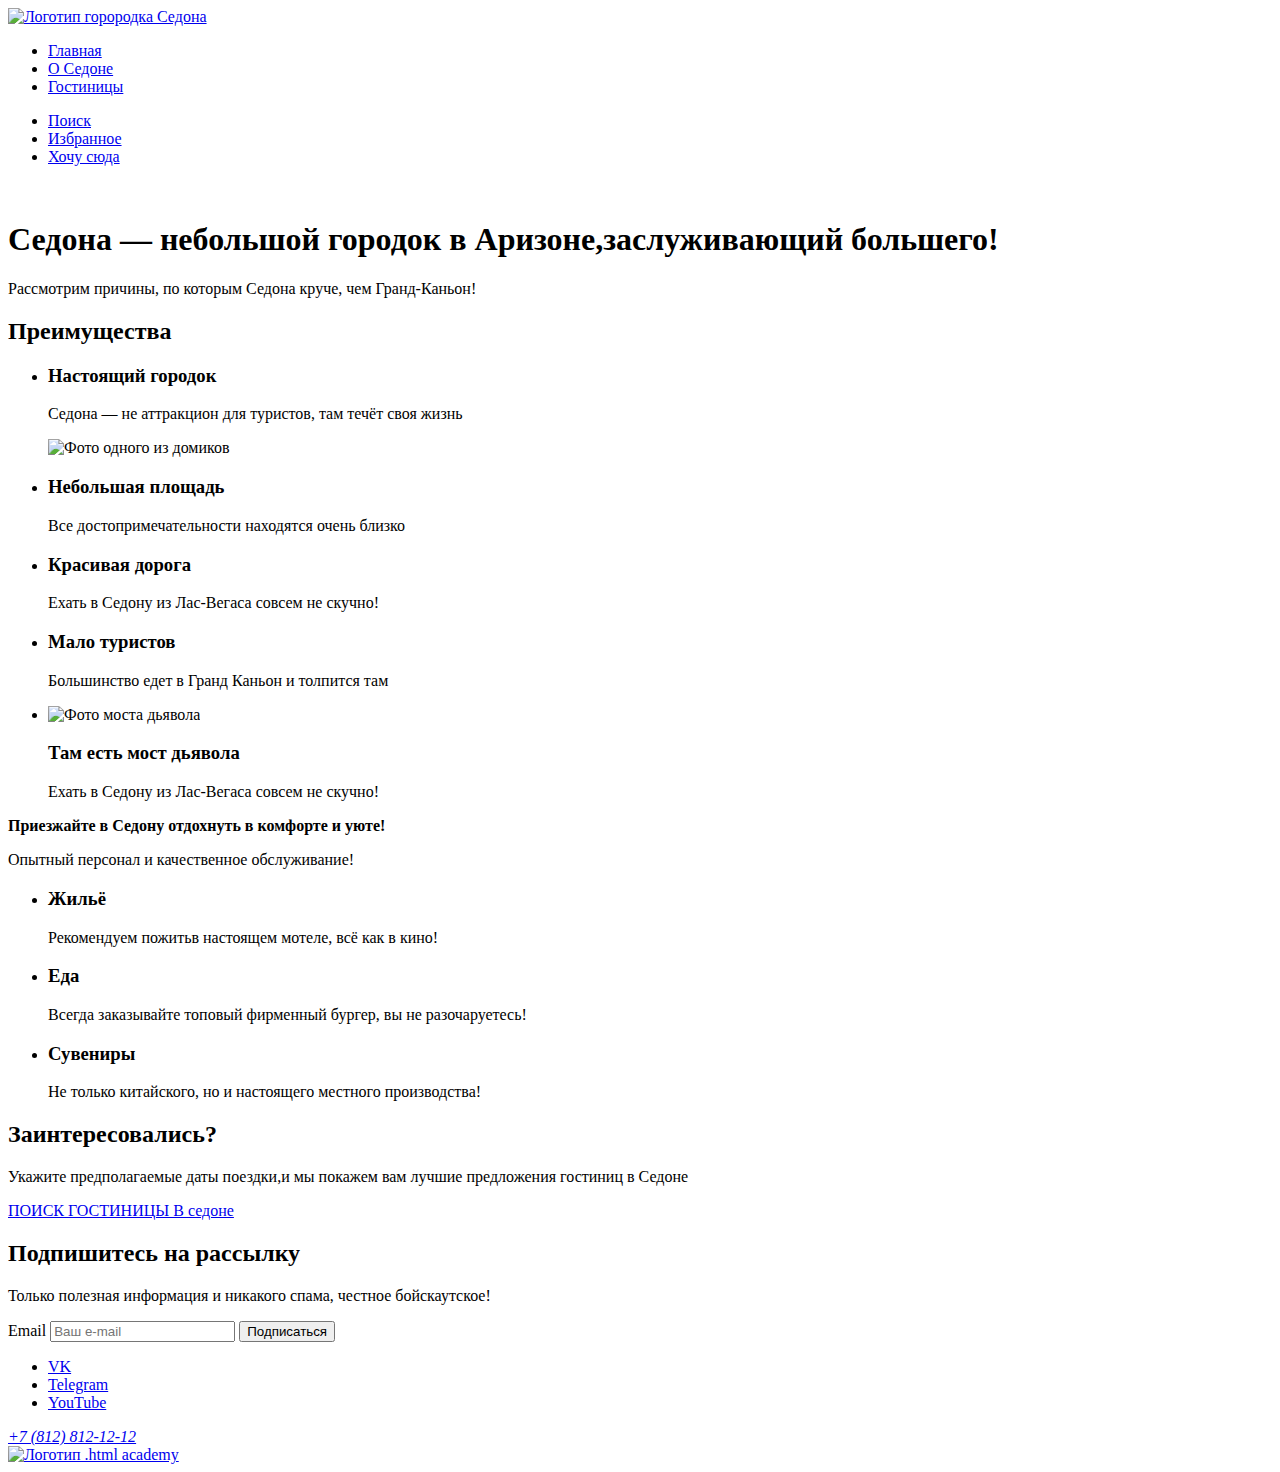
==== index.html @ d5584056 "Merge pull request #2 from askaryaminov/master" ====
<!DOCTYPE html>
<html lang="ru">
  <head>
    <meta charset="utf-8">
    <title>HTML Academy: Седона</title>
  </head>
  <body>
    <header class="page-header">
      <nav class="navigation">
        <a class="navigation-logo" href="#"> <img class="page-header-logo" alt="Логотип горородка Седона" src="#"></a>
        <ul class="navigation-list">
          <li class="navigation-item">
            <a class="navigation-link navigation-link-current" href="#" >Главная</a>
          </li>
          <li class="navigation-item">
            <a class="navigation-link" href="#">О Седоне</a>
          </li>
          <li class="navigation-item">
            <a class="navigation-link" href="#">Гостиницы</a>
          </li>
        </ul>
        <ul class="navigation-list navigation-user">
          <li class="navigation-item">
            <a class="navigation-link" href="#">
              <span class="visually-hidden">
                Поиск
              </span>
            </a>
          </li>
          <li class="navigation-item">
            <a class="navigation-link" href="#">
              <span class="visually-hidden">
                Избранное
              </span>
            </a>
          </li>
          <li class="navigation-item">
            <a class="button" href="#">Хочу сюда</a>
          </li>
        </ul>
      </nav>
    </header>
    <main class="main-index">
        <img class="index-background" href="#">
        <section class="preview">
            <h1>Седона — небольшой городок в Аризоне,заслуживающий большего!</h1>
            <p>Рассмотрим причины, по которым Седона круче, чем Гранд-Каньон!</p>
        </section>
        <section class="advantages">
            <h2 class="visually-hidden">Преимущества</h2>
            <ul class="advantages-list">
                <li class="advantages-list-item">
                 <h3 class="advantages-title">Настоящий городок</h3>
                 <p class="advantages-description">Седона — не аттракцион для туристов, там течёт своя жизнь</p>
                 <img class="photo-1" src="#" alt="Фото одного из домиков">
                </li>
                <li class="advantages-list-item">
                 <h3 class="advantages-title">Небольшая площадь</h3>
                 <p class="advantages-description">Все достопримечательности находятся очень близко</p>
                </li>
                <li class="advantages-list-item">
                 <h3 class="advantages-title">Красивая дорога</h3>
                 <p class="advantages-description">Ехать в Седону из Лас-Вегаса совсем не скучно!</p>
                </li>
                <li class="advantages-list-item">
                 <h3 class="advantages-title">Мало туристов</h3>
                 <p class="advantages-description">Большинство едет в Гранд Каньон и толпится там</p>
                </li>
                <li class="advantages-list-item">
                 <img class="photo-2" src="#" alt="Фото моста дьявола">
                 <h3 class="advantages-title">Там есть мост дьявола</h3>
                 <p class="advantages-description">Ехать в Седону из Лас-Вегаса совсем не скучно!</p>
                </li>
            </ul>
        </section>
        <p><b>Приезжайте в Седону отдохнуть в комфорте и уюте!</b></p>
        <p>Опытный персонал и качественное обслуживание!</p>
        <section class="services">
            <ul class="services-list">
                <li class=""services-list-item>
                    <h3 class="services-title">Жильё</h3>
                    <p class="services-description">Рекомендуем пожитьв настоящем мотеле, всё как в кино!</p>
                </li>
                <li class=""services-list-item>
                    <h3 class="services-title">Еда</h3>
                    <p class="services-description">Всегда заказывайте топовый фирменный бургер, вы не разочаруетесь!</p>
                </li>
                <li class=""services-list-item>
                    <h3 class="services-title">Сувениры</h3>
                    <p class="services-description">Не только китайского, но и настоящего местного производства!</p>
                </li>
            </ul>
        </section>
        <section class="hotel-search">
            <h2 class="hotel-search-title">Заинтересовались?</h2>
            <p class="hotel-search-description">Укажите предполагаемые даты поездки,и мы покажем вам лучшие предложения гостиниц в Седоне</p>
            <a class="button" href="#">ПОИСК ГОСТИНИЦЫ В седоне</a>
        </section>
        <section class="subscribe">
            <h2 class="subscribe-title">Подпишитесь на рассылку</h2>
            <p class="subscribe-description">Только полезная информация и никакого спама, честное бойскаутское!</p>
            <form class="subscribe-form" action="https://echo.htmlacademy.ru/" method="post">
                <label for="subscribe-email">Email</label>
                <input class="field" placeholder="Ваш e-mail" type="email" name="subscribe-email" id="subscribe-email" required>
                <button class="button subscribe-button" type="submit">
                  <span>Подписаться</span>
                </button>
        </section>
      </main>
        <footer class="page-footer">
        <section class="footer-social">
            <ul class="footer-social-list">
              <li class="footer-social-item">
                <a class="button" href="https://vk.com/htmlacademy">
                  <span class="visually-hidden">VK</span>
                </a>
              </li>
              <li class="footer-social-item">
                <a class="button" href="hhttps://t.me/htmlacademy">
                  <span class="visually-hidden">Telegram</span>
                </a>
              </li>
              <li class="footer-social-item">
                <a class="button" href="https://www.youtube.com/user/htmlacademyru">
                  <span class="visually-hidden">YouTube</span>
                </a>
              </li>
            </ul>
        <section class="footer-phone-adress">
            <address class="footer-phone">
            <a class="footer-phone" href="tel:+78128121212">+7 (812) 812-12-12</a>
        </address>
        </section>
            <a class="footer-logo" href="https://htmlacademy.ru/"> <img class="page-footer-logo" alt="Логотип .html academy" src="#"></a>
    </footer>
  </body>
</html>
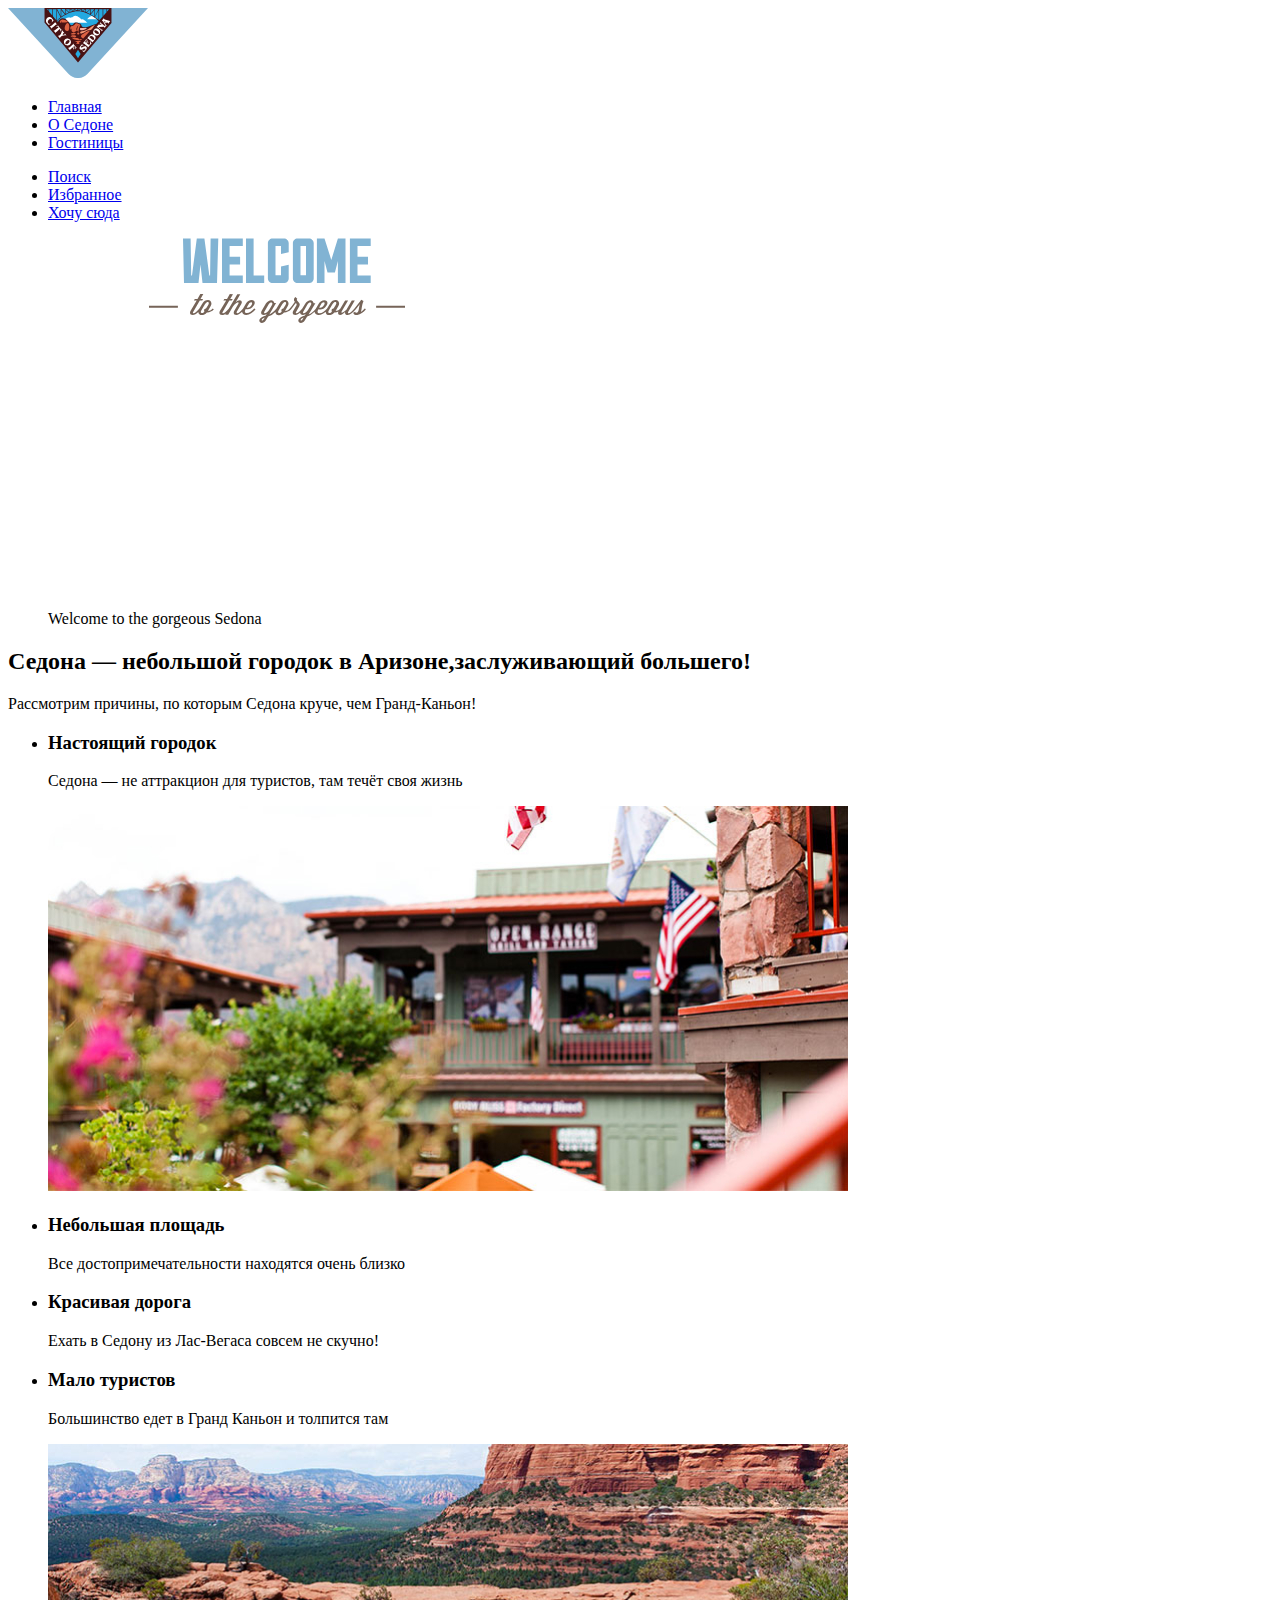
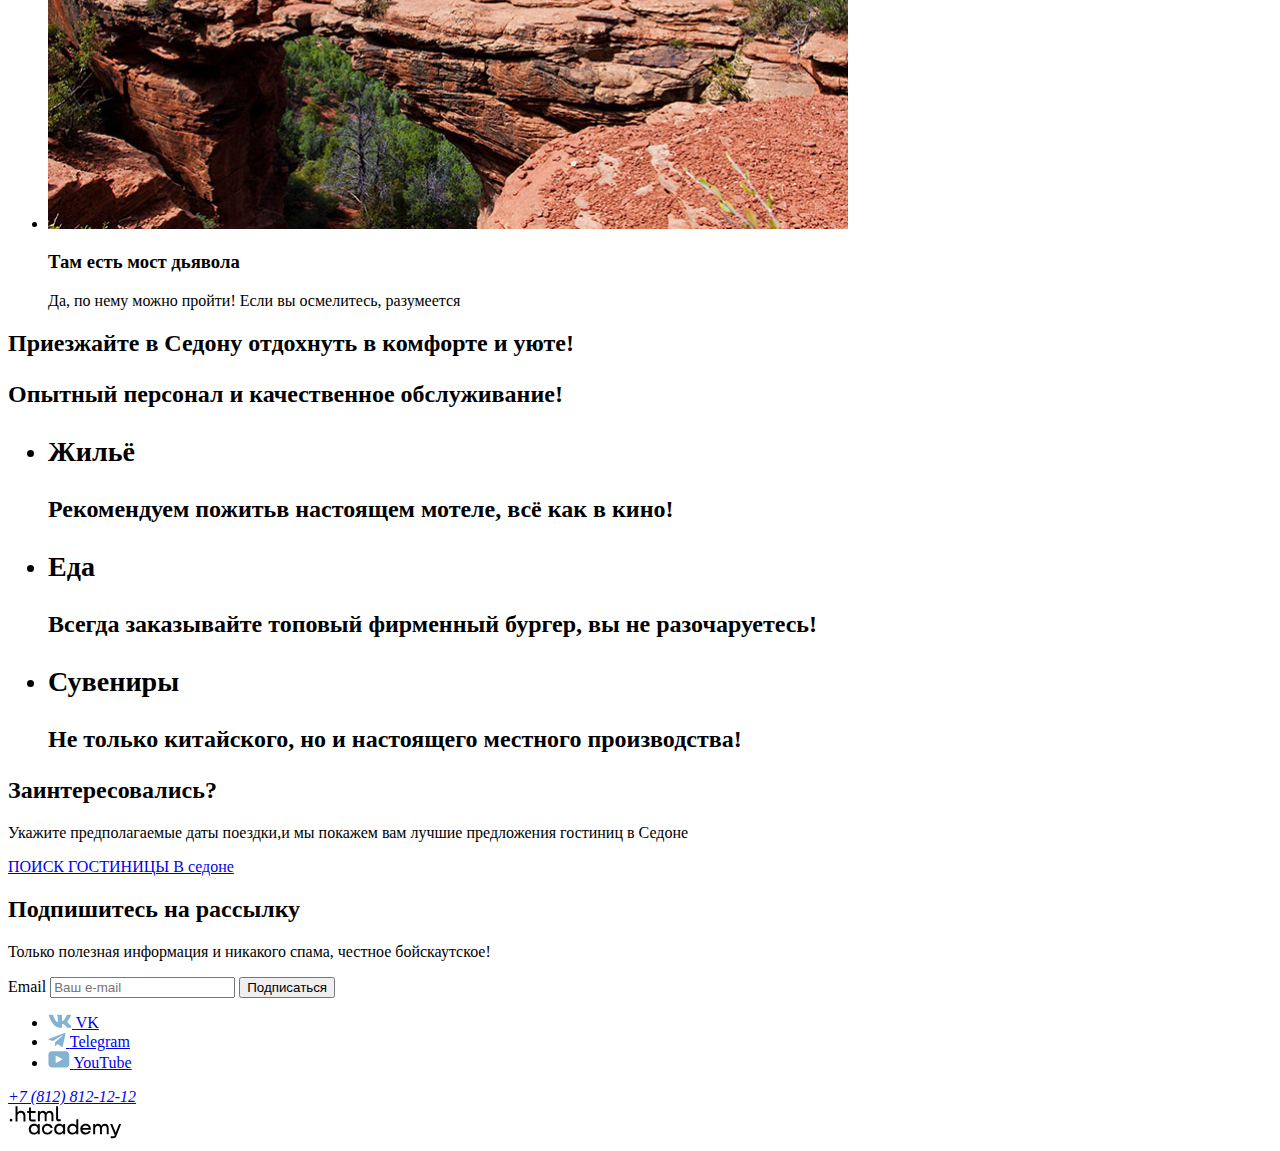
==== commit 3e16a583: "Исправил разметку и добавил графику(контентную)" ====
--- a/index.html
+++ b/index.html
@@ -7,16 +7,16 @@
   <body>
     <header class="page-header">
       <nav class="navigation">
-        <a class="navigation-logo" href="#"> <img class="page-header-logo" alt="Логотип горородка Седона" src="#"></a>
+        <a class="navigation-logo" href="#"> <img class="page-header-logo" alt="Логотип городка Седона" src="images/logo.svg" width="140" height="70.05"></a>
         <ul class="navigation-list">
           <li class="navigation-item">
-            <a class="navigation-link navigation-link-current" href="#" >Главная</a>
+            <a class="navigation-link navigation-link-current" href="index.html" >Главная</a>
           </li>
           <li class="navigation-item">
             <a class="navigation-link" href="#">О Седоне</a>
           </li>
           <li class="navigation-item">
-            <a class="navigation-link" href="#">Гостиницы</a>
+            <a class="navigation-link" href="catalog.html">Гостиницы</a>
           </li>
         </ul>
         <ul class="navigation-list navigation-user">
@@ -41,18 +41,21 @@
       </nav>
     </header>
     <main class="main-index">
-        <img class="index-background" href="#">
-        <section class="preview">
-            <h1>Седона — небольшой городок в Аризоне,заслуживающий большего!</h1>
+      <section class="hero">
+        <figure>
+          <img class="welcome-picture" src="images/welcome.svg" width="458" height="352" alt="Надпись с приветствием">
+          <figcaption class="visually-hidden"><p>Welcome to the gorgeous Sedona</p>
+          </figcaption>
+        </figure>
+      </section>
+        <section class="advantages">
+            <h2>Седона — небольшой городок в Аризоне,заслуживающий большего!</h1>
             <p>Рассмотрим причины, по которым Седона круче, чем Гранд-Каньон!</p>
-        </section>
-        <section class="advantages">
-            <h2 class="visually-hidden">Преимущества</h2>
             <ul class="advantages-list">
                 <li class="advantages-list-item">
                  <h3 class="advantages-title">Настоящий городок</h3>
                  <p class="advantages-description">Седона — не аттракцион для туристов, там течёт своя жизнь</p>
-                 <img class="photo-1" src="#" alt="Фото одного из домиков">
+                 <img class="town-photo" src="images/townphoto.jpg" width="800" height="385" alt="Фото одного из домиков">
                 </li>
                 <li class="advantages-list-item">
                  <h3 class="advantages-title">Небольшая площадь</h3>
@@ -67,15 +70,15 @@
                  <p class="advantages-description">Большинство едет в Гранд Каньон и толпится там</p>
                 </li>
                 <li class="advantages-list-item">
-                 <img class="photo-2" src="#" alt="Фото моста дьявола">
+                 <img class="devilbridge" src="images/devilbridgephoto.jpg" width="800" height="385" alt="Фото моста дьявола">
                  <h3 class="advantages-title">Там есть мост дьявола</h3>
-                 <p class="advantages-description">Ехать в Седону из Лас-Вегаса совсем не скучно!</p>
+                 <p class="advantages-description">Да, по нему можно пройти! Если вы осмелитесь, разумеется</p>
                 </li>
             </ul>
         </section>
-        <p><b>Приезжайте в Седону отдохнуть в комфорте и уюте!</b></p>
+        <section class="services">
+        <h2>Приезжайте в Седону отдохнуть в комфорте и уюте!<h2>
         <p>Опытный персонал и качественное обслуживание!</p>
-        <section class="services">
             <ul class="services-list">
                 <li class=""services-list-item>
                     <h3 class="services-title">Жильё</h3>
@@ -102,36 +105,31 @@
             <form class="subscribe-form" action="https://echo.htmlacademy.ru/" method="post">
                 <label for="subscribe-email">Email</label>
                 <input class="field" placeholder="Ваш e-mail" type="email" name="subscribe-email" id="subscribe-email" required>
-                <button class="button subscribe-button" type="submit">
-                  <span>Подписаться</span>
-                </button>
+                <button class="button subscribe-button" type="submit">Подписаться</button>
         </section>
       </main>
         <footer class="page-footer">
-        <section class="footer-social">
             <ul class="footer-social-list">
               <li class="footer-social-item">
-                <a class="button" href="https://vk.com/htmlacademy">
+                <a class="button" href="https://vk.com/htmlacademy"><img class="footer-icon" src="images/vk.svg" width="24" height="14" alt="Иконка Вконтакте">
                   <span class="visually-hidden">VK</span>
                 </a>
               </li>
               <li class="footer-social-item">
-                <a class="button" href="hhttps://t.me/htmlacademy">
+                <a class="button" href="hhttps://t.me/htmlacademy"><img class="footer-icon" src="images/telegram.svg" width="18" height="15.1" alt="Иконка Телеграма">
                   <span class="visually-hidden">Telegram</span>
                 </a>
               </li>
               <li class="footer-social-item">
-                <a class="button" href="https://www.youtube.com/user/htmlacademyru">
+                <a class="button" href="https://www.youtube.com/user/htmlacademyru"><img class="footer-icon" src="images/youtube.svg" width="22" height="17" alt="Иконка Ютуба">
                   <span class="visually-hidden">YouTube</span>
                 </a>
               </li>
             </ul>
-        <section class="footer-phone-adress">
             <address class="footer-phone">
             <a class="footer-phone" href="tel:+78128121212">+7 (812) 812-12-12</a>
         </address>
-        </section>
-            <a class="footer-logo" href="https://htmlacademy.ru/"> <img class="page-footer-logo" alt="Логотип .html academy" src="#"></a>
+            <a class="footer-logo" href="https://htmlacademy.ru/"> <img class="page-footer-logo" alt="Логотип .html academy" src="images/HTMLAcademy.svg" width="114.9" height="32.9"></a>
     </footer>
   </body>
 </html>
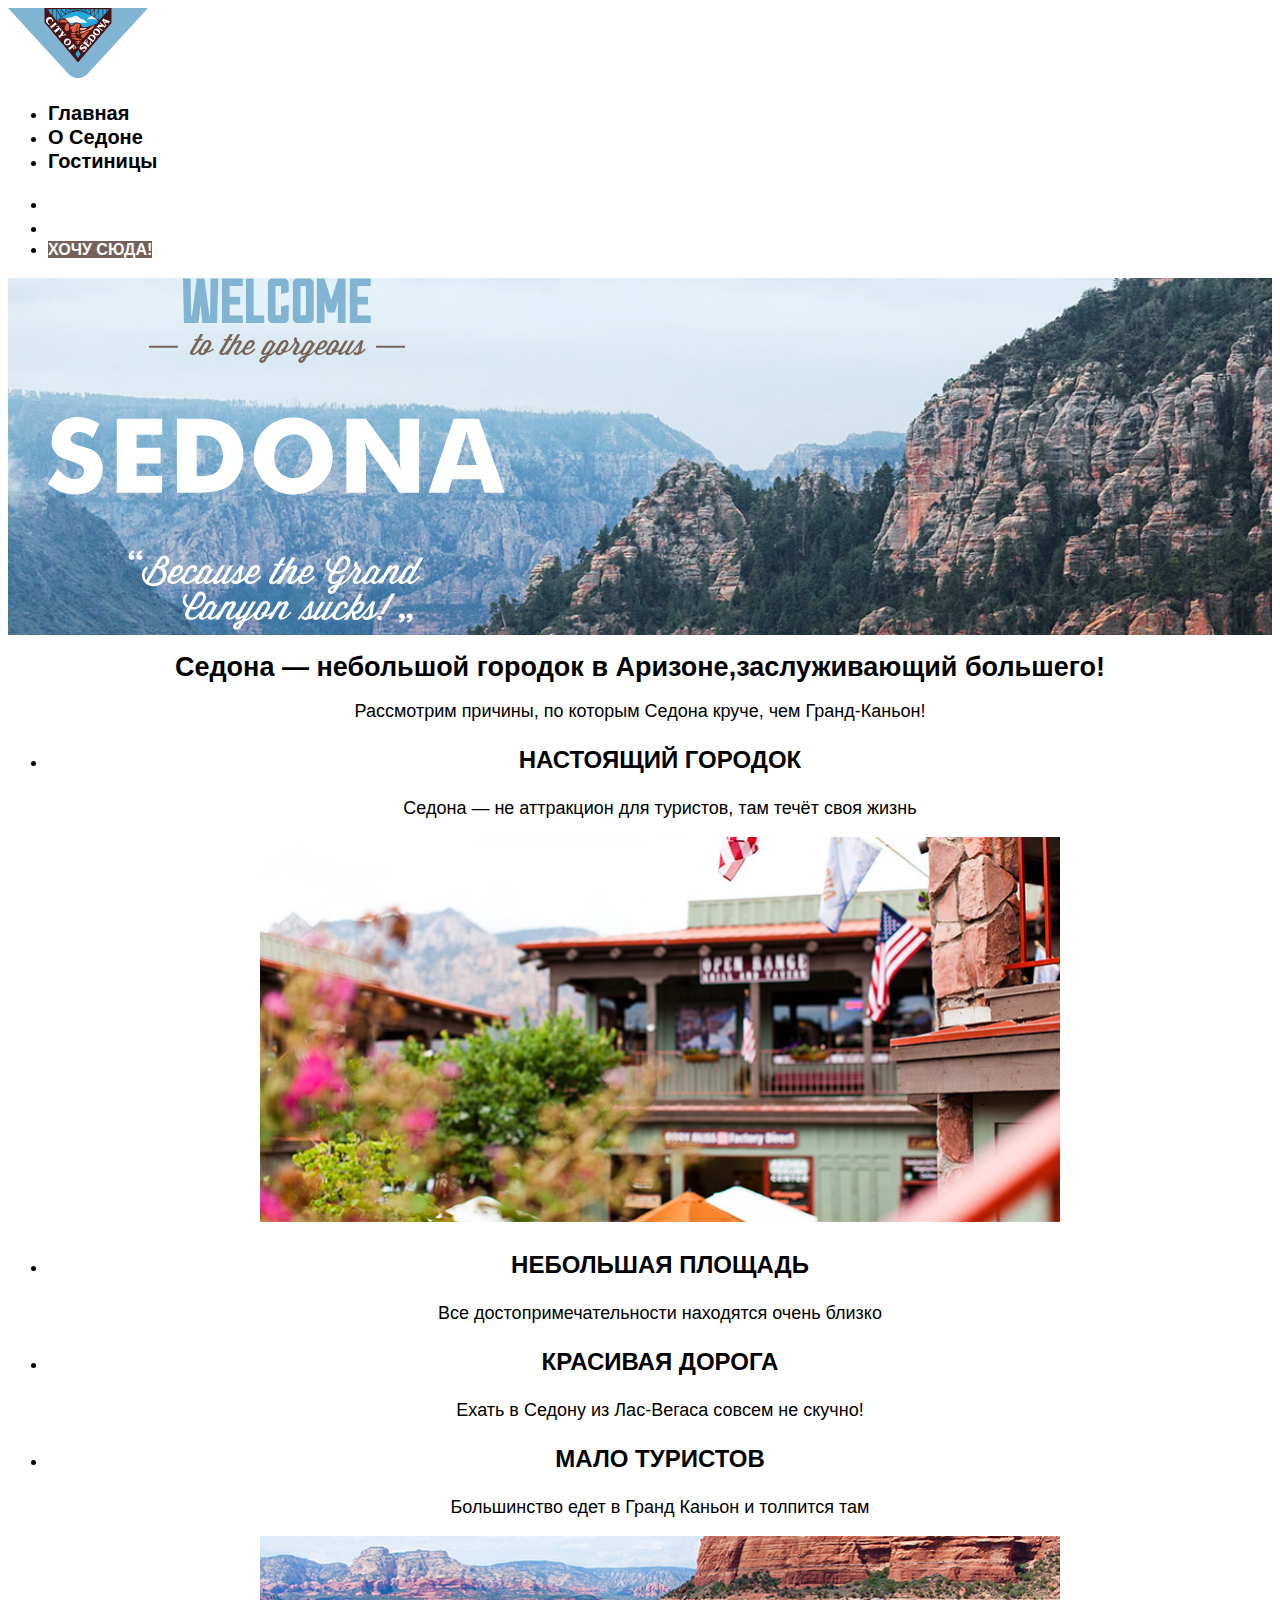
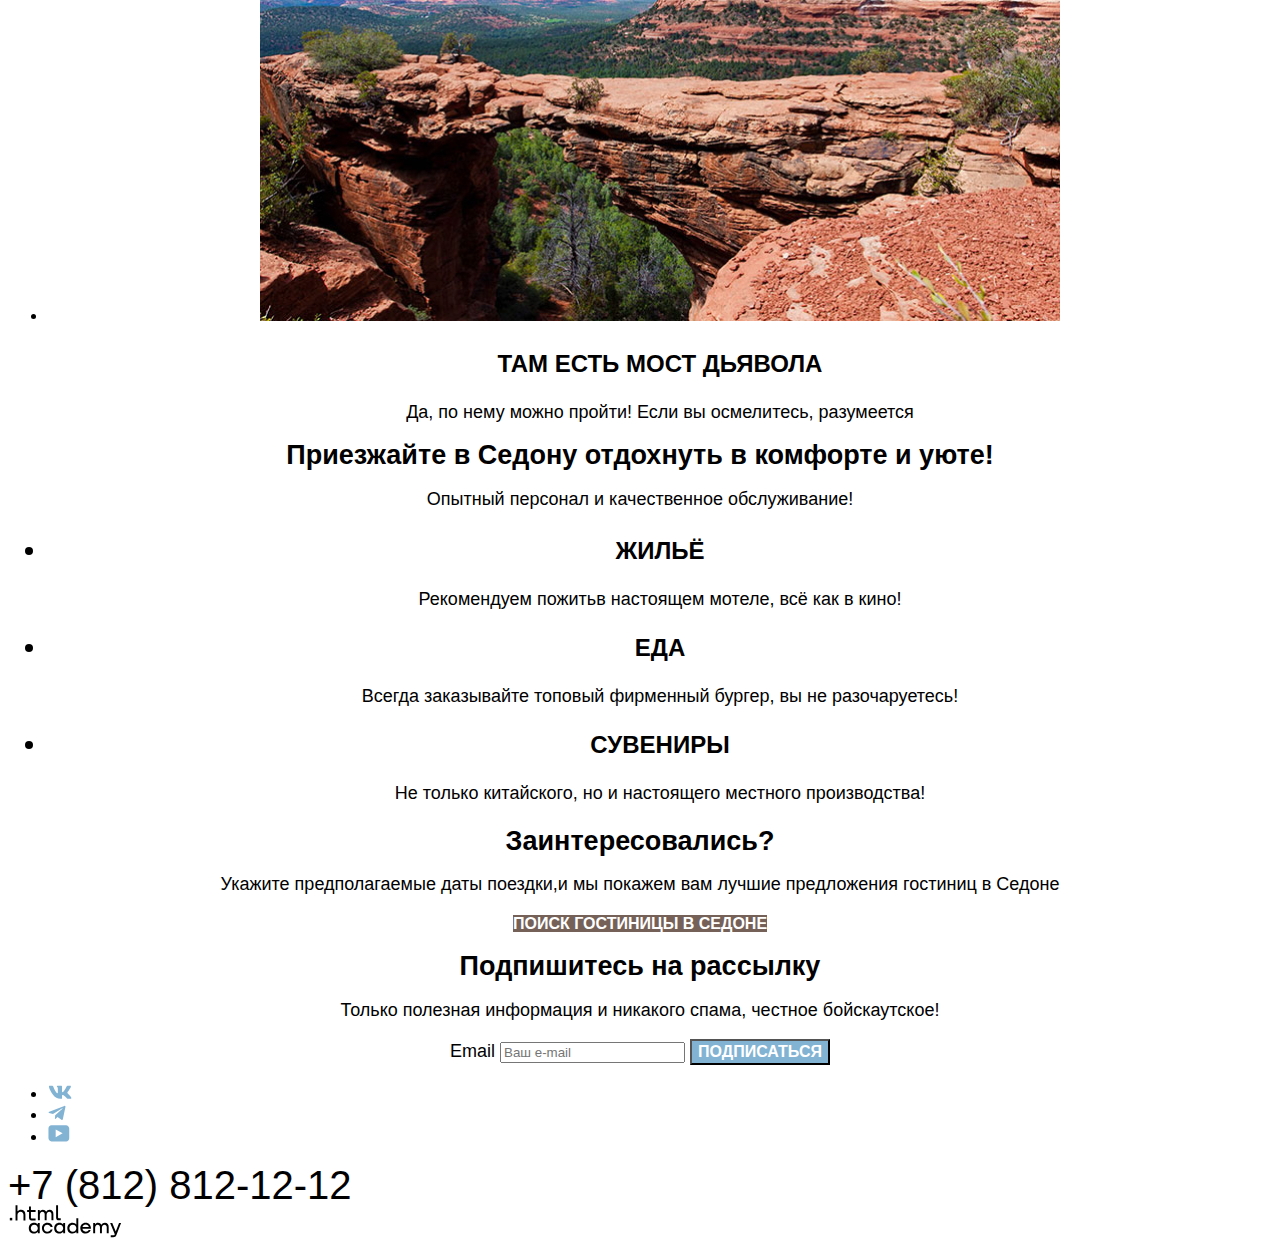
==== commit f6200e41: "Merge pull request #4 from askaryaminov/master" ====
--- a/index.html
+++ b/index.html
@@ -2,12 +2,13 @@
 <html lang="ru">
   <head>
     <meta charset="utf-8">
+    <link rel="stylesheet" href="styles/styles.css">
     <title>HTML Academy: Седона</title>
   </head>
   <body>
     <header class="page-header">
       <nav class="navigation">
-        <a class="navigation-logo" href="#"> <img class="page-header-logo" alt="Логотип городка Седона" src="images/logo.svg" width="140" height="70.05"></a>
+        <img class="page-header-logo" alt="Логотип городка Седона" src="images/logo.svg" width="140" height="70.05">
         <ul class="navigation-list">
           <li class="navigation-item">
             <a class="navigation-link navigation-link-current" href="index.html" >Главная</a>
@@ -35,7 +36,7 @@
             </a>
           </li>
           <li class="navigation-item">
-            <a class="button" href="#">Хочу сюда</a>
+            <a class="navigation-link button" href="#">Хочу сюда!</a>
           </li>
         </ul>
       </nav>
@@ -78,7 +79,7 @@
         </section>
         <section class="services">
         <h2>Приезжайте в Седону отдохнуть в комфорте и уюте!<h2>
-        <p>Опытный персонал и качественное обслуживание!</p>
+        <p class="services-description">Опытный персонал и качественное обслуживание!</p>
             <ul class="services-list">
                 <li class=""services-list-item>
                     <h3 class="services-title">Жильё</h3>
@@ -97,7 +98,7 @@
         <section class="hotel-search">
             <h2 class="hotel-search-title">Заинтересовались?</h2>
             <p class="hotel-search-description">Укажите предполагаемые даты поездки,и мы покажем вам лучшие предложения гостиниц в Седоне</p>
-            <a class="button" href="#">ПОИСК ГОСТИНИЦЫ В седоне</a>
+            <a class="button search-button" href="#">ПОИСК ГОСТИНИЦЫ В седоне</a>
         </section>
         <section class="subscribe">
             <h2 class="subscribe-title">Подпишитесь на рассылку</h2>
@@ -111,17 +112,17 @@
         <footer class="page-footer">
             <ul class="footer-social-list">
               <li class="footer-social-item">
-                <a class="button" href="https://vk.com/htmlacademy"><img class="footer-icon" src="images/vk.svg" width="24" height="14" alt="Иконка Вконтакте">
+                <a class="footer-social-button" href="https://vk.com/htmlacademy"><img class="footer-icon" src="images/vk.svg" width="24" height="14" alt="Иконка Вконтакте">
                   <span class="visually-hidden">VK</span>
                 </a>
               </li>
               <li class="footer-social-item">
-                <a class="button" href="hhttps://t.me/htmlacademy"><img class="footer-icon" src="images/telegram.svg" width="18" height="15.1" alt="Иконка Телеграма">
+                <a class="footer-social-button" href="hhttps://t.me/htmlacademy"><img class="footer-icon" src="images/telegram.svg" width="18" height="15.1" alt="Иконка Телеграма">
                   <span class="visually-hidden">Telegram</span>
                 </a>
               </li>
               <li class="footer-social-item">
-                <a class="button" href="https://www.youtube.com/user/htmlacademyru"><img class="footer-icon" src="images/youtube.svg" width="22" height="17" alt="Иконка Ютуба">
+                <a class="footer-social-button" href="https://www.youtube.com/user/htmlacademyru"><img class="footer-icon" src="images/youtube.svg" width="22" height="17" alt="Иконка Ютуба">
                   <span class="visually-hidden">YouTube</span>
                 </a>
               </li>
--- a/styles/styles.css
+++ b/styles/styles.css
@@ -0,0 +1,172 @@
+@font-face {
+  font-family: "PT Sans";
+  font-style: normal;
+  font-weight: 400;
+  src: url("../fonts/pt-sans-regular.woff2") format("woff2");
+  font-display: swap;
+}
+
+@font-face {
+  font-family: "PT Sans";
+  font-style: normal;
+  font-weight: 700;
+  src: url("../fonts/pt-sans-bold.woff2") format("woff2");
+  font-display: swap;
+}
+
+@font-face {
+  font-family: "PT Sans";
+  font-style: italic;
+  font-weight: 400;
+  src: url("../fonts/pt-sans-italic.woff2") format("woff2");
+  font-display: swap;
+}
+
+@font-face {
+  font-family: "PT Sans";
+  font-style: italic;
+  font-weight: 700;
+  src: url("../fonts/pt-sans-bold-italic.woff2") format("woff2");
+  font-display: swap;
+}
+
+body {
+  font-family: "PT Sans", sans-serif;
+  font-size: 18px;
+  line-height: 21px;
+  color:black;
+  background-color: white;
+}
+
+.page-header {
+  color:black;
+  background: white;
+}
+
+.navigation-link {
+  font-family: "PT Sans", sans-serif;
+  line-height: 24px;
+  font-size: 20px;
+  color: black;
+  background-color: white;
+  font-weight: 700;
+  text-transform: capitalize;
+  text-decoration: none;
+  text-align: center;
+}
+
+.hero {
+  background-image: url("../images/index-background.jpg");
+  color: black;
+  background-color: white;
+  background-repeat: no-repeat;
+  background-size: 100% auto;
+}
+
+.advantages {
+  text-align: center;
+}
+
+.advantages-title {
+  font-family: "PT Sans", sans-serif;
+  font-weight: 700;
+  font-size: 24px;
+  line-height: 28px;
+  color: black;
+  text-transform: uppercase;
+}
+
+.title-white {
+  color: white;
+}
+
+.services {
+  text-align: center;
+}
+
+.services-title {
+  font-family: "PT Sans", sans-serif;
+  font-weight: 700;
+  font-size: 24px;
+  line-height: 28px;
+  color: black;
+  text-transform: uppercase;
+}
+
+.subscribe {
+  background-image: url(../images/);
+}
+
+.advantages-description {
+  font-weight: 400;
+  font-size: 18px;
+  line-height: 21px;
+}
+
+.services-description {
+  font-weight: 400;
+  font-size: 18px;
+  line-height: 21px;
+}
+
+.hotel-search {
+  text-align: center;
+}
+
+.subscribe {
+  text-align: center;
+}
+
+.footer-phone {
+  font-family: "PT Sans", sans-serif;
+  font-style: normal;
+  font-weight: 400;
+  font-size: 40px;
+  line-height: 40px;
+  text-transform: uppercase;
+  color: black;
+  text-decoration: none;
+}
+
+.visually-hidden {
+  display: none;
+}
+
+.button {
+  font-family: inherit;
+  font-weight: 700;
+  font-size: 16px;
+  line-height: 20px;
+  color: white;
+  text-transform: uppercase;
+  background-color: #756157;
+}
+
+.search-button {
+  text-decoration: none;
+}
+
+.subscribe-button {
+  background-color:#82B3D3
+}
+
+.apply-button {
+  background-color: #82B3D3;
+}
+
+.hotel-card-button {
+  background: #756157;
+  border-radius: 4px;
+  text-decoration: none;
+}
+
+.hotel-rating {
+  font-family: "PT-Sans", sans-serif;
+  font-style: normal;
+  font-weight: 400;
+  font-size: 16px;
+  line-height: 20px;
+  background-color: #F2F2F2;
+  text-transform: uppercase;
+  color: #333333;
+}
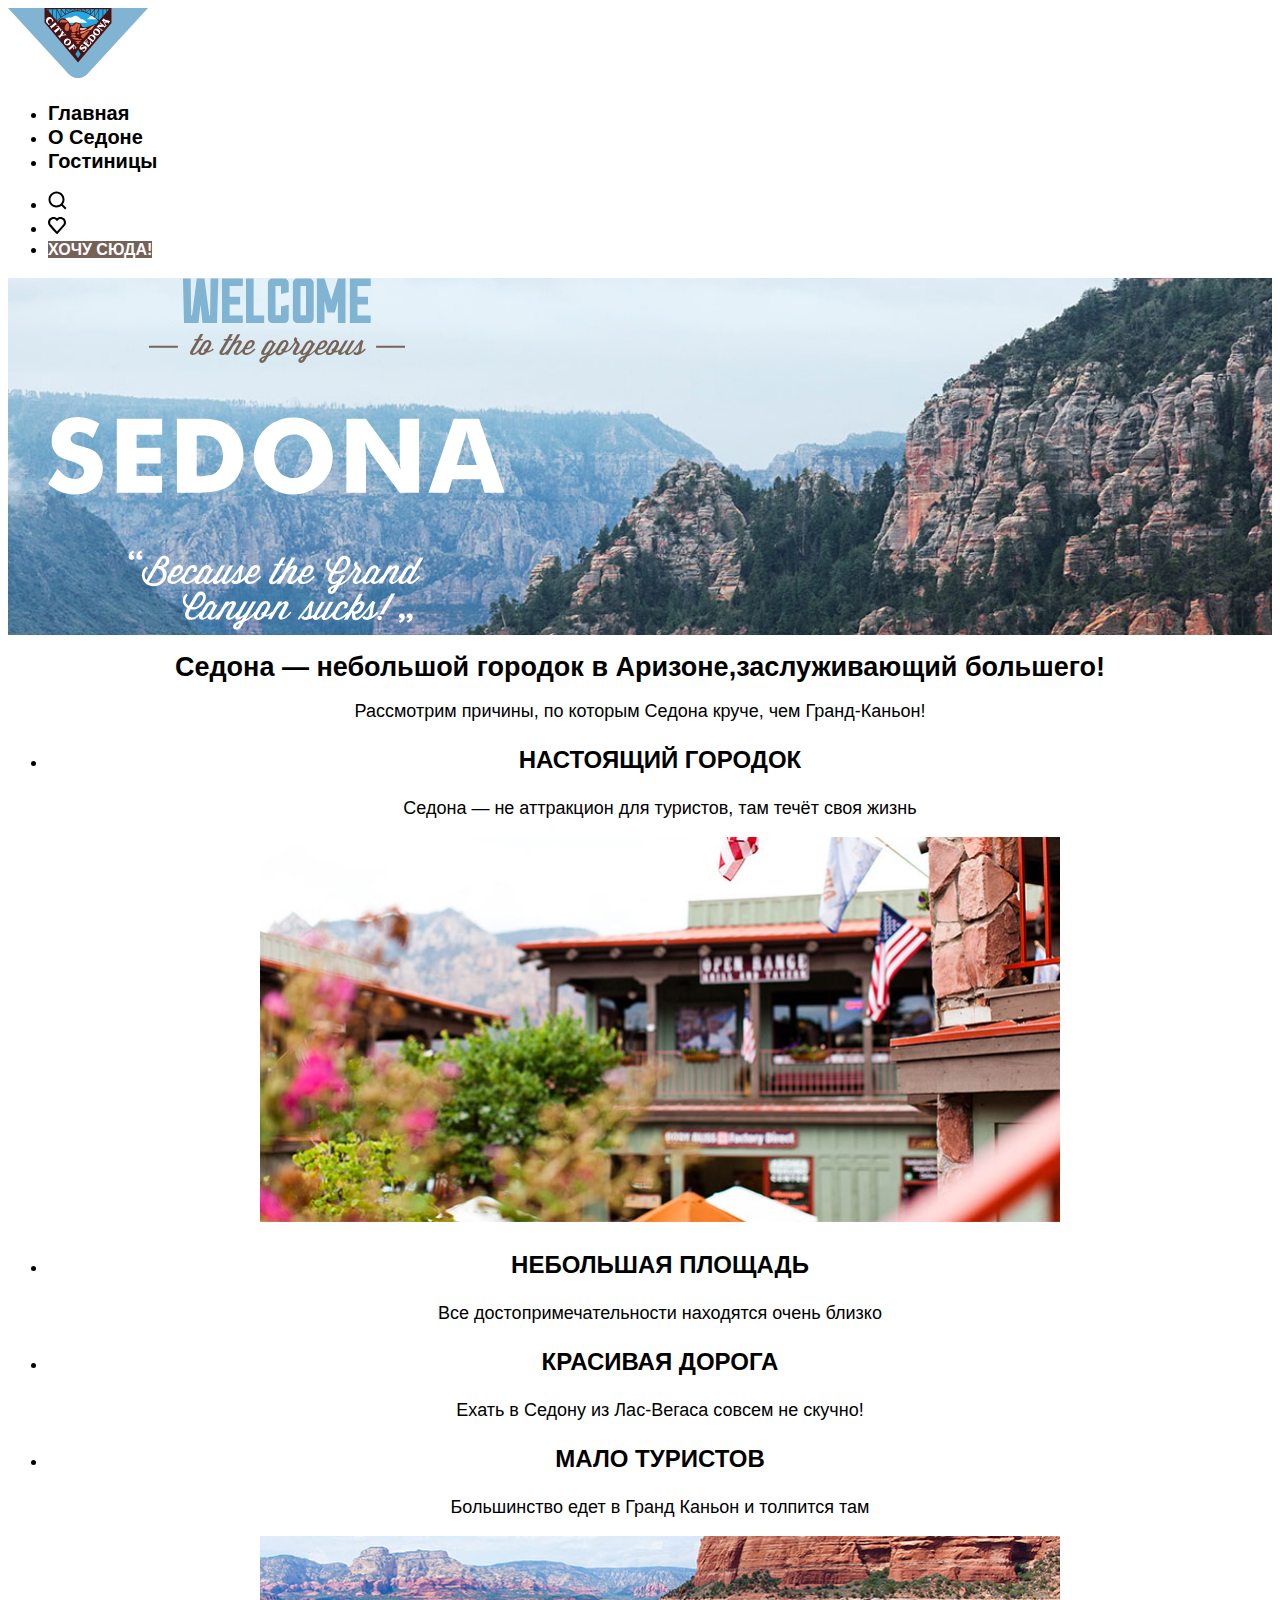
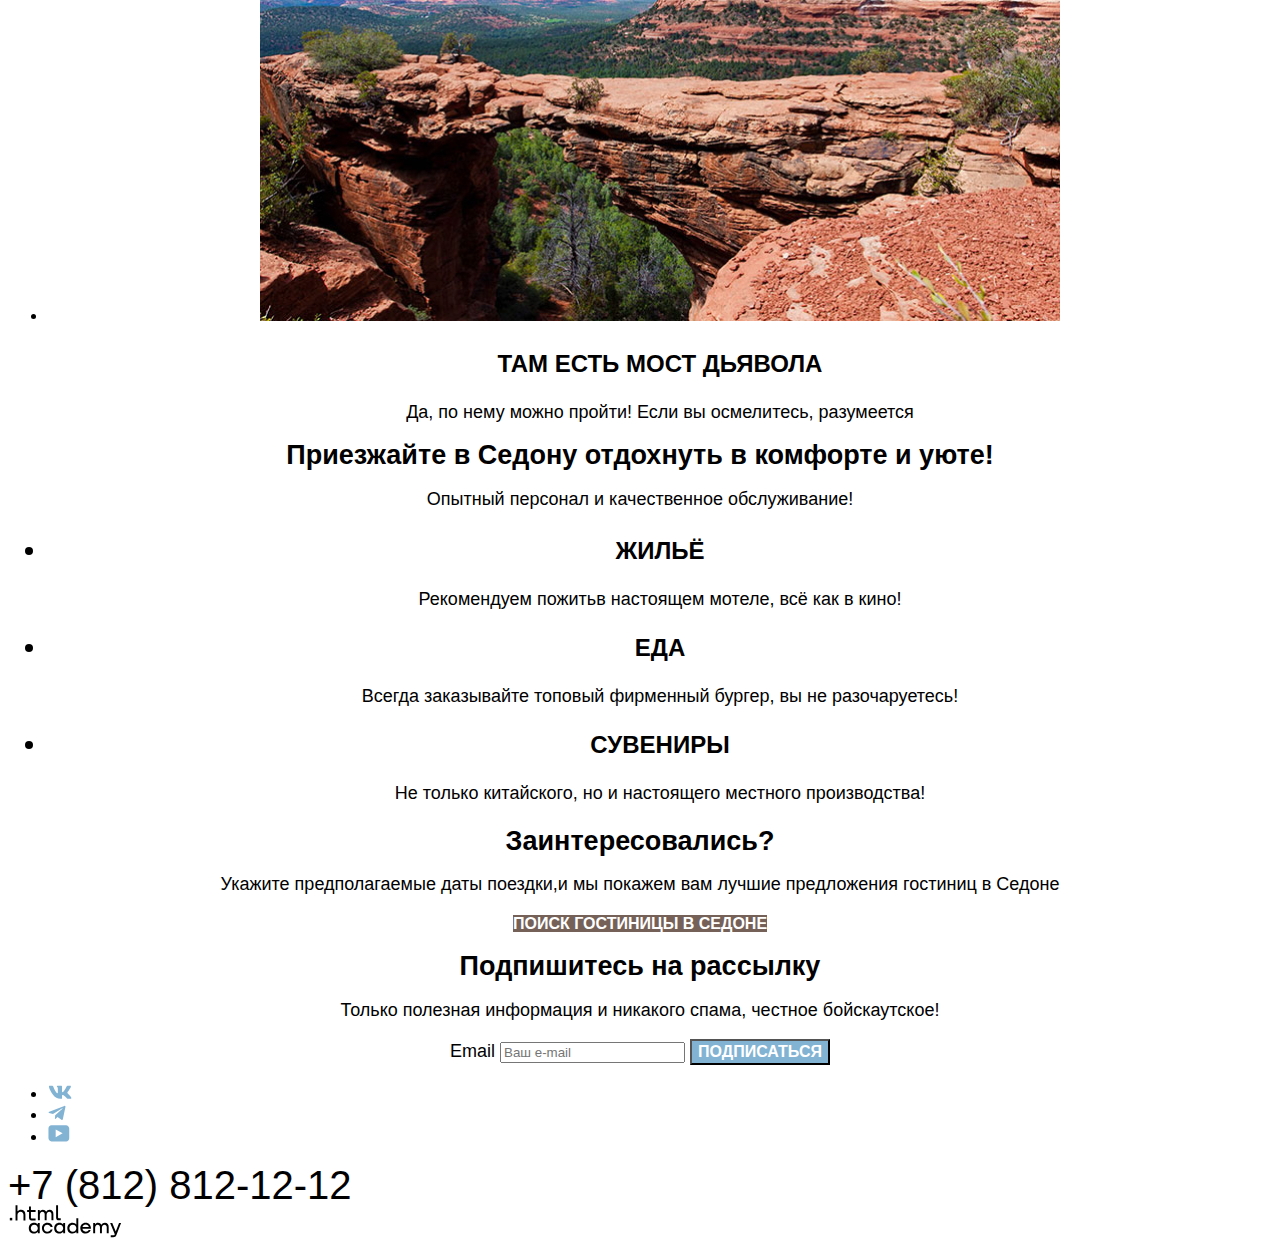
==== commit 1a190d22: "Внес небольшие корректировки по стилизации" ====
--- a/index.html
+++ b/index.html
@@ -23,6 +23,9 @@
         <ul class="navigation-list navigation-user">
           <li class="navigation-item">
             <a class="navigation-link" href="#">
+              <svg width="19" height="19" viewBox="0 0 19 19" fill="none" xmlns="http://www.w3.org/2000/svg">
+                <path d="M18.5 17.0083L14.8 13.3287C15.8 12.0359 16.5 10.3453 16.5 8.4558C16.5 4.08011 12.9 0.5 8.5 0.5C4.1 0.5 0.5 4.17956 0.5 8.55525C0.5 12.9309 4.1 16.511 8.5 16.511C10.3 16.511 12 15.9144 13.4 14.8204L17.1 18.5L18.5 17.0083ZM8.5 14.5221C5.2 14.5221 2.5 11.837 2.5 8.55525C2.5 5.27348 5.2 2.5884 8.5 2.5884C11.8 2.5884 14.5 5.27348 14.5 8.55525C14.5 11.837 11.8 14.5221 8.5 14.5221Z" fill="black"/>
+                </svg>
               <span class="visually-hidden">
                 Поиск
               </span>
@@ -30,6 +33,9 @@
           </li>
           <li class="navigation-item">
             <a class="navigation-link" href="#">
+              <svg width="18" height="17" viewBox="0 0 18 17" fill="none" xmlns="http://www.w3.org/2000/svg">
+                <path d="M8.9 17C8.6 17 8.3 16.9 8.1 16.6C2.7 10.5 1.4 9.1 1.1 8.7C0.4 7.8 0 6.6 0 5.4C0 2.4 2.4 0 5.5 0C6.8 0 8 0.5 9 1.3C10 0.5 11.3 0 12.5 0C15.5 0 18 2.4 18 5.4C18 6.7 17.5 7.9 16.7 8.8L9.7 16.7C9.5 16.9 9.3 17 8.9 17ZM2.9 7.5C3.2 7.9 6.4 11.5 9 14.4L15.2 7.4C15.7 6.9 15.9 6.2 15.9 5.4C15.9 3.6 14.4 2.1 12.6 2.1C11.6 2.1 10.6 2.6 9.9 3.4C9.6 3.7 9.3 3.8 9 3.8C8.7 3.8 8.4 3.6 8.2 3.4C7.5 2.6 6.5 2.1 5.5 2.1C3.7 2.1 2.2 3.6 2.2 5.4C2.1 6.3 2.5 7 2.9 7.5C2.8 7.5 2.8 7.5 2.9 7.5Z" fill="black"/>
+                </svg>
               <span class="visually-hidden">
                 Избранное
               </span>
@@ -50,8 +56,8 @@
         </figure>
       </section>
         <section class="advantages">
-            <h2>Седона — небольшой городок в Аризоне,заслуживающий большего!</h1>
-            <p>Рассмотрим причины, по которым Седона круче, чем Гранд-Каньон!</p>
+            <h2 class="main-title">Седона — небольшой городок в Аризоне,заслуживающий большего!</h2>
+            <p class="description">Рассмотрим причины, по которым Седона круче, чем Гранд-Каньон!</p>
             <ul class="advantages-list">
                 <li class="advantages-list-item">
                  <h3 class="advantages-title">Настоящий городок</h3>
@@ -78,8 +84,8 @@
             </ul>
         </section>
         <section class="services">
-        <h2>Приезжайте в Седону отдохнуть в комфорте и уюте!<h2>
-        <p class="services-description">Опытный персонал и качественное обслуживание!</p>
+        <h2 class="main-title">Приезжайте в Седону отдохнуть в комфорте и уюте!<h2>
+          <p class="description services-description">Опытный персонал и качественное обслуживание!</p>
             <ul class="services-list">
                 <li class=""services-list-item>
                     <h3 class="services-title">Жильё</h3>
@@ -96,13 +102,13 @@
             </ul>
         </section>
         <section class="hotel-search">
-            <h2 class="hotel-search-title">Заинтересовались?</h2>
-            <p class="hotel-search-description">Укажите предполагаемые даты поездки,и мы покажем вам лучшие предложения гостиниц в Седоне</p>
+            <h2 class=" main-title hotel-search-title">Заинтересовались?</h2>
+            <p class="description hotel-search-description">Укажите предполагаемые даты поездки,и мы покажем вам лучшие предложения гостиниц в Седоне</p>
             <a class="button search-button" href="#">ПОИСК ГОСТИНИЦЫ В седоне</a>
         </section>
         <section class="subscribe">
-            <h2 class="subscribe-title">Подпишитесь на рассылку</h2>
-            <p class="subscribe-description">Только полезная информация и никакого спама, честное бойскаутское!</p>
+            <h2 class=" main-title subscribe-title">Подпишитесь на рассылку</h2>
+            <p class="description subscribe-description">Только полезная информация и никакого спама, честное бойскаутское!</p>
             <form class="subscribe-form" action="https://echo.htmlacademy.ru/" method="post">
                 <label for="subscribe-email">Email</label>
                 <input class="field" placeholder="Ваш e-mail" type="email" name="subscribe-email" id="subscribe-email" required>
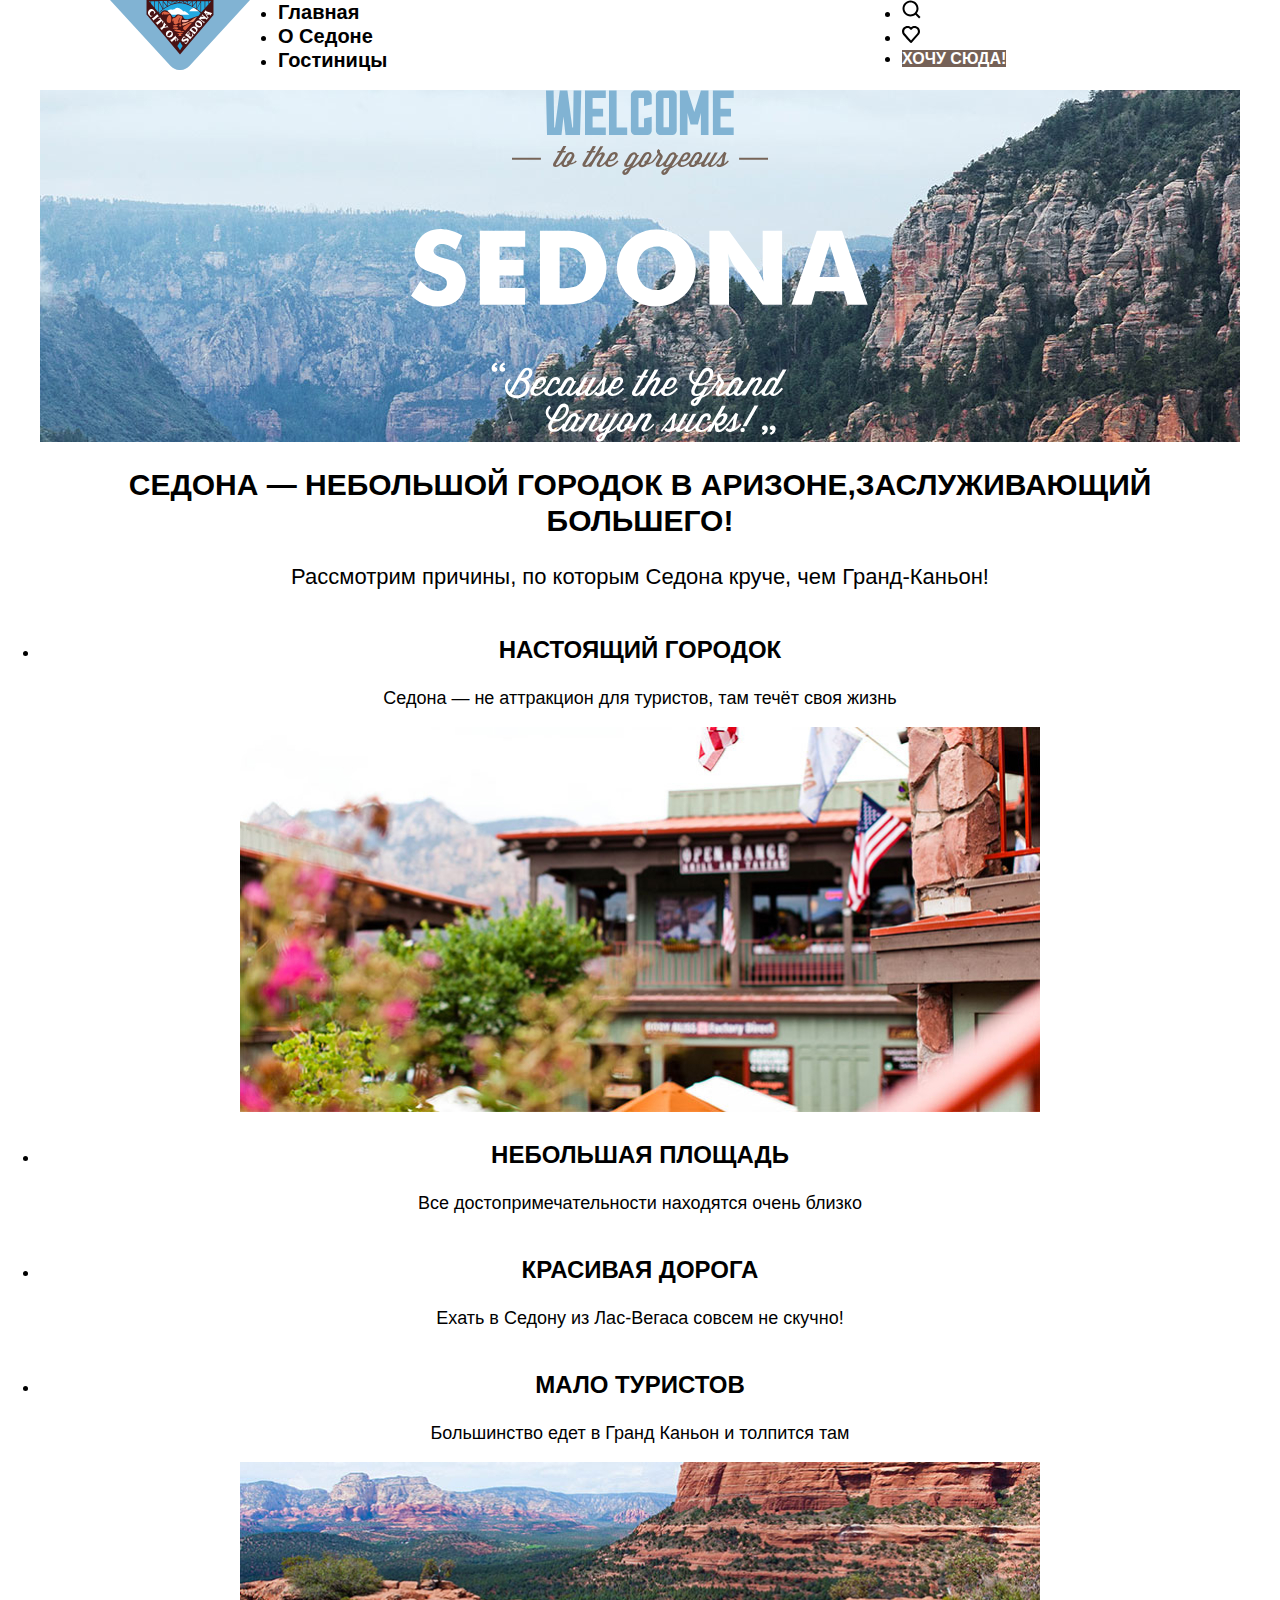
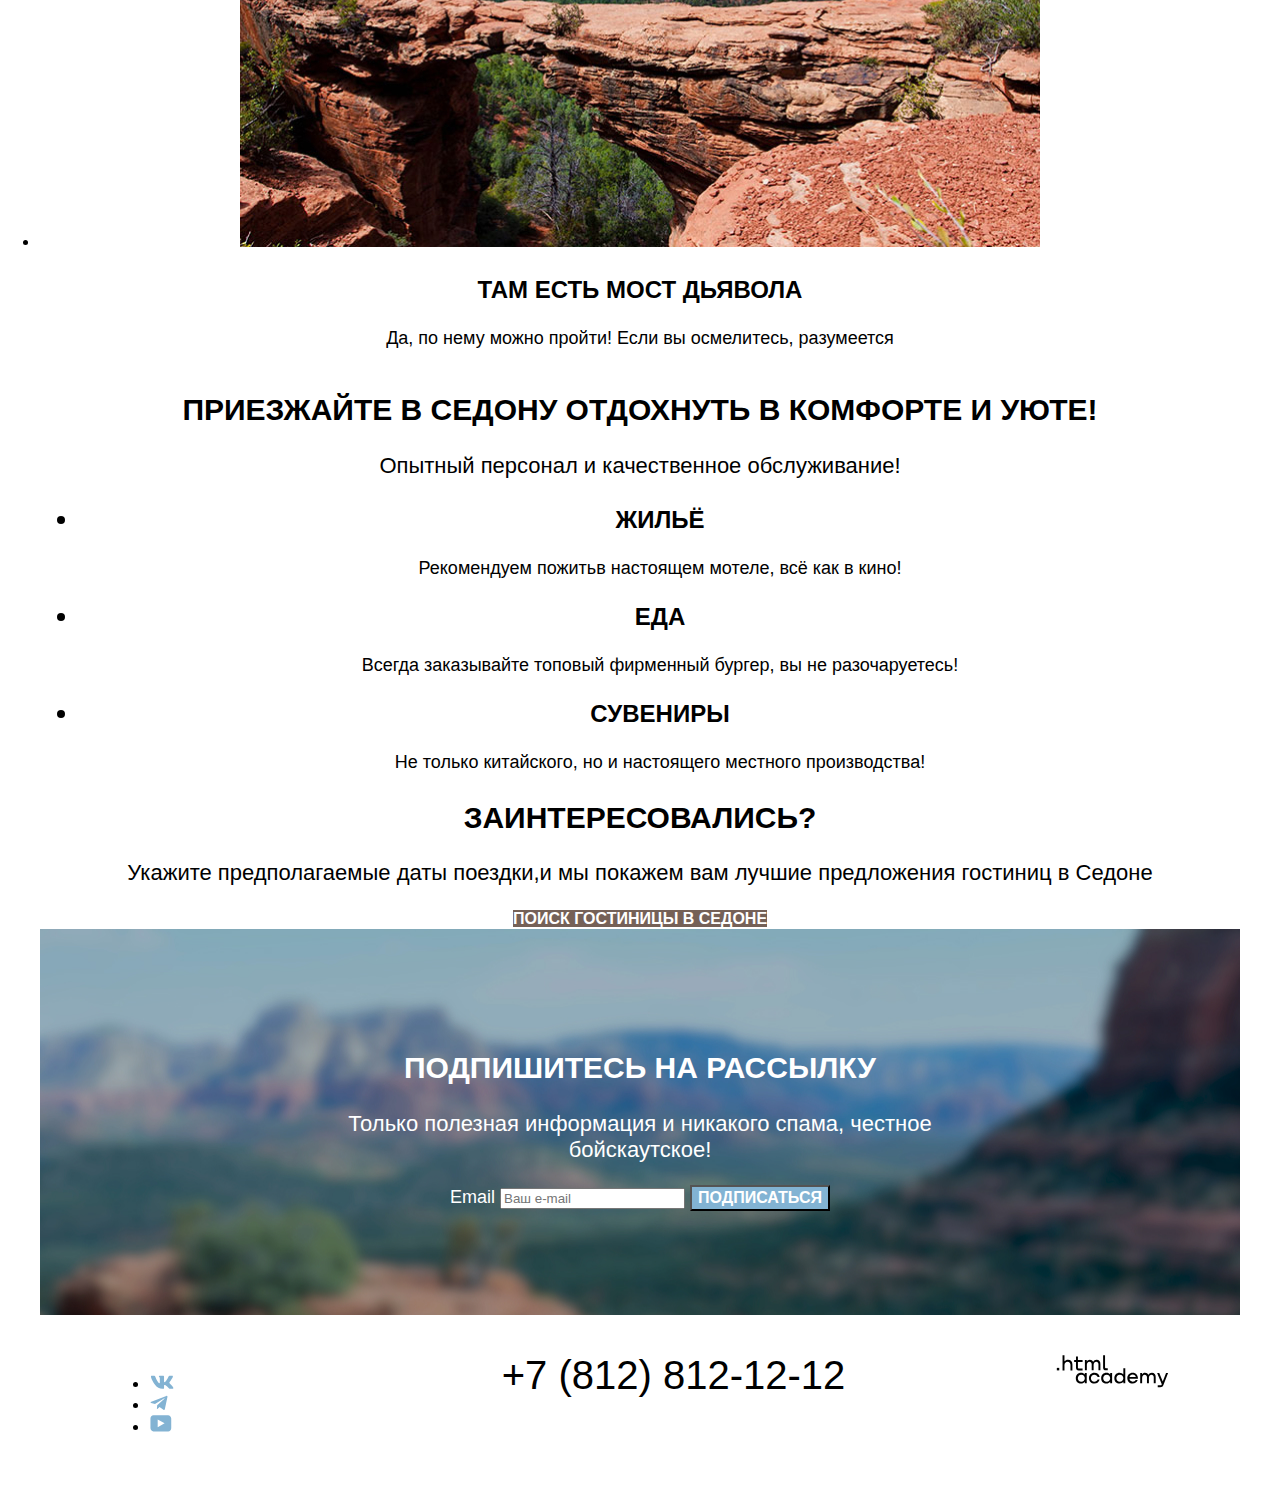
==== commit 1656b3eb: "Merge pull request #5 from askaryaminov/master" ====
--- a/index.html
+++ b/index.html
@@ -8,7 +8,7 @@
   <body>
     <header class="page-header">
       <nav class="navigation">
-        <img class="page-header-logo" alt="Логотип городка Седона" src="images/logo.svg" width="140" height="70.05">
+        <img class="navigation-logo alt="Логотип городка Седона" src="images/logo.svg" width="140" height="70.05">
         <ul class="navigation-list">
           <li class="navigation-item">
             <a class="navigation-link navigation-link-current" href="index.html" >Главная</a>
@@ -47,7 +47,8 @@
         </ul>
       </nav>
     </header>
-    <main class="main-index">
+    <main class="main-index main-container">
+      <div class="page-container">
       <section class="hero">
         <figure>
           <img class="welcome-picture" src="images/welcome.svg" width="458" height="352" alt="Надпись с приветствием">
@@ -55,14 +56,15 @@
           </figcaption>
         </figure>
       </section>
-        <section class="advantages">
+      <div class="advantages-columns">
+      <section class="advantages">
             <h2 class="main-title">Седона — небольшой городок в Аризоне,заслуживающий большего!</h2>
             <p class="description">Рассмотрим причины, по которым Седона круче, чем Гранд-Каньон!</p>
             <ul class="advantages-list">
                 <li class="advantages-list-item">
                  <h3 class="advantages-title">Настоящий городок</h3>
                  <p class="advantages-description">Седона — не аттракцион для туристов, там течёт своя жизнь</p>
-                 <img class="town-photo" src="images/townphoto.jpg" width="800" height="385" alt="Фото одного из домиков">
+                 <img class="town-photo" src="images/town_photo.jpg" width="800" height="385" alt="Фото одного из домиков">
                 </li>
                 <li class="advantages-list-item">
                  <h3 class="advantages-title">Небольшая площадь</h3>
@@ -77,12 +79,13 @@
                  <p class="advantages-description">Большинство едет в Гранд Каньон и толпится там</p>
                 </li>
                 <li class="advantages-list-item">
-                 <img class="devilbridge" src="images/devilbridgephoto.jpg" width="800" height="385" alt="Фото моста дьявола">
+                 <img class="devilbridge" src="images/devilbridge_photo.jpg" width="800" height="385" alt="Фото моста дьявола">
                  <h3 class="advantages-title">Там есть мост дьявола</h3>
                  <p class="advantages-description">Да, по нему можно пройти! Если вы осмелитесь, разумеется</p>
                 </li>
             </ul>
-        </section>
+      </section>
+      </div>
         <section class="services">
         <h2 class="main-title">Приезжайте в Седону отдохнуть в комфорте и уюте!<h2>
           <p class="description services-description">Опытный персонал и качественное обслуживание!</p>
@@ -114,8 +117,10 @@
                 <input class="field" placeholder="Ваш e-mail" type="email" name="subscribe-email" id="subscribe-email" required>
                 <button class="button subscribe-button" type="submit">Подписаться</button>
         </section>
+      </div>
       </main>
         <footer class="page-footer">
+          <div class="page-footer-container">
             <ul class="footer-social-list">
               <li class="footer-social-item">
                 <a class="footer-social-button" href="https://vk.com/htmlacademy"><img class="footer-icon" src="images/vk.svg" width="24" height="14" alt="Иконка Вконтакте">
@@ -136,7 +141,8 @@
             <address class="footer-phone">
             <a class="footer-phone" href="tel:+78128121212">+7 (812) 812-12-12</a>
         </address>
-            <a class="footer-logo" href="https://htmlacademy.ru/"> <img class="page-footer-logo" alt="Логотип .html academy" src="images/HTMLAcademy.svg" width="114.9" height="32.9"></a>
+            <a class="footer-logo" href="https://htmlacademy.ru/"> <img class="page-footer-logo" alt="Логотип .html academy" src="images/html_academy.svg" width="114.9" height="32.9"></a>
+          </div>
     </footer>
   </body>
 </html>
--- a/styles/styles.css
+++ b/styles/styles.css
@@ -1,6 +1,6 @@
 @font-face {
   font-family: "PT Sans";
-  font-style: normal;
+  font-styfa: normal;
   font-weight: 400;
   src: url("../fonts/pt-sans-regular.woff2") format("woff2");
   font-display: swap;
@@ -30,17 +30,29 @@
   font-display: swap;
 }
 
+html {
+  height: 100%;
+}
+
 body {
+  margin: 0 auto;
   font-family: "PT Sans", sans-serif;
   font-size: 18px;
   line-height: 21px;
   color:black;
   background-color: white;
+  display: flex;
+  flex-direction: column;
+  min-height: 100%;
+  width: 1200px;
 }
 
 .page-header {
   color:black;
   background: white;
+  display: flex;
+  width: 1200px;
+  flex-direction: row;
 }
 
 .navigation-link {
@@ -56,7 +68,7 @@
 }
 
 .hero {
-  background-image: url("../images/index-background.jpg");
+  background-image: url("../images/index_background.jpg");
   color: black;
   background-color: white;
   background-repeat: no-repeat;
@@ -94,7 +106,15 @@
 }
 
 .subscribe {
-  background-image: url(../images/);
+  align-items: center;
+  padding: 96px 258px 104px;
+  gap: 10px;
+  color: white;
+  background-color: black;
+  background-repeat: no-repeat;
+  text-align: center;
+  background-size: 100% auto;
+  background-image: url(../images/subscribe_background.jpg);
 }
 
 .advantages-description {
@@ -110,10 +130,6 @@
 }
 
 .hotel-search {
-  text-align: center;
-}
-
-.subscribe {
   text-align: center;
 }
 
@@ -170,3 +186,207 @@
   text-transform: uppercase;
   color: #333333;
 }
+
+.main-title {
+  font-family: "PT-Sans", sans-serif;
+  font-style: normal;
+  font-weight: 700;
+  font-size: 30px;
+  line-height: 36px;
+  text-transform: uppercase;
+}
+
+.description {
+  font-family: "PT-Sans", sans-serif;
+  font-weight: 400;
+  font-size: 22px;
+  line-height: 26px;
+}
+
+.main-filter{
+  font-family: "PT-Sans", sans-serif;
+  font-style: normal;
+  font-weight: 400;
+  font-size: 18px;
+  line-height: 23px;
+ /* color: white;*/
+}
+
+.inner-header-title {
+  font-family: "PT-Sans", sans-serif;
+  font-weight: 700;
+  font-size: 60px;
+  line-height: 78px;
+}
+
+.catalog-filter-title {
+  font-weight: 700;
+  font-size: 20px;
+  line-height: 24px;
+  text-transform: capitalize;
+}
+
+.catalog-title {
+  font-family: "PT-Sans", sans-serif;
+  font-weight: 700;
+  font-size: 30px;
+  line-height: 36px;
+  text-transform: uppercase;
+}
+
+.hotel-card-title {
+  font-weight: 700;
+  font-size: 24px;
+  line-height: 28px;
+  text-decoration: none;
+  color:#000000;
+}
+
+.hotel-description {
+  color: #333333;
+}
+
+.product-card-price {
+  color: #333333;
+}
+
+.hotel-rating {
+  font-size: 16px;
+  line-height: 20px;
+  text-transform: uppercase;
+  background-color: #F2F2F2;
+  color: #333333;
+}
+
+.pagination-link {
+  font-weight: 700;
+  font-size: 20px;
+  line-height: 36px;
+  text-align: center;
+  text-transform: uppercase;
+  color: white;
+  background-color: #82B3D3;
+  text-decoration: none;
+}
+
+.pagination-current {
+  color: black;
+  background-color: #F2F2F2;
+}
+
+.pagination-else {
+  color: #000000;
+  background-color: unset;
+}
+
+.view-button {
+  background-color: white;
+  color:#000000;
+}
+
+.reset-button {
+  background-color: unset;
+}
+
+.hotel-card-link {
+  text-decoration: none;
+}
+
+.favorite {
+  font-weight: 700;
+  font-size: 16px;
+  line-height: 20px;
+  color: white;
+  background-color: #82B3D3;
+  text-transform: uppercase;
+  border-radius: 4px;
+}
+
+.favorite-current {
+  background-color: #7DB54F;
+}
+
+.main-container {
+  flex-grow: 1;
+}
+
+.navigation {
+  display: flex;
+  width: 1060px;
+  margin: 0 auto;
+}
+
+.navigation-list {
+  margin: 0;
+  padding: 0;
+  width: 507px;
+}
+
+.navigation-user {
+  margin-left: auto;
+  width: 268px;
+}
+
+.page-container {
+  width: 1200px;
+  margin: 0 auto;
+}
+
+.welcome-picture {
+  display: block;
+  margin: 0 auto;
+}
+
+.advantages-list {
+  margin: 0;
+  padding: 0;
+  display: flex;
+  flex-direction: column;
+  width: 1200px;
+}
+
+.page-footer-container {
+  display: flex;
+  margin: 0 auto;
+  width: 1060px;
+  justify-content: space-between;
+  margin-top: 40px;
+  margin-bottom: 30px;
+}
+
+.footer-social-list {
+  width: 142px;
+  margin-left: 0;
+  margin-right: 41.5px;
+}
+
+.footer-logo {
+  width: 115px;
+  margin-left: 41.5px;
+  margin-right: 0;
+}
+
+.navigation-logo {
+  width: 140px;
+  margin-right: 28px;
+}
+
+.catalog-filter {
+  color: #FFFFFF;
+  background-image: url(../images/filter_background.jpg);
+  background-size: 100% auto;
+  background-repeat: no-repeat;
+  display: flex;
+  flex-direction: column;
+}
+
+.inner-header {
+  width: 1060px;
+  margin-bottom: 40px;
+
+}
+
+.catalog-filter-container {
+  width: 1060px;
+  margin: 35px 70px 70px 70px;
+}
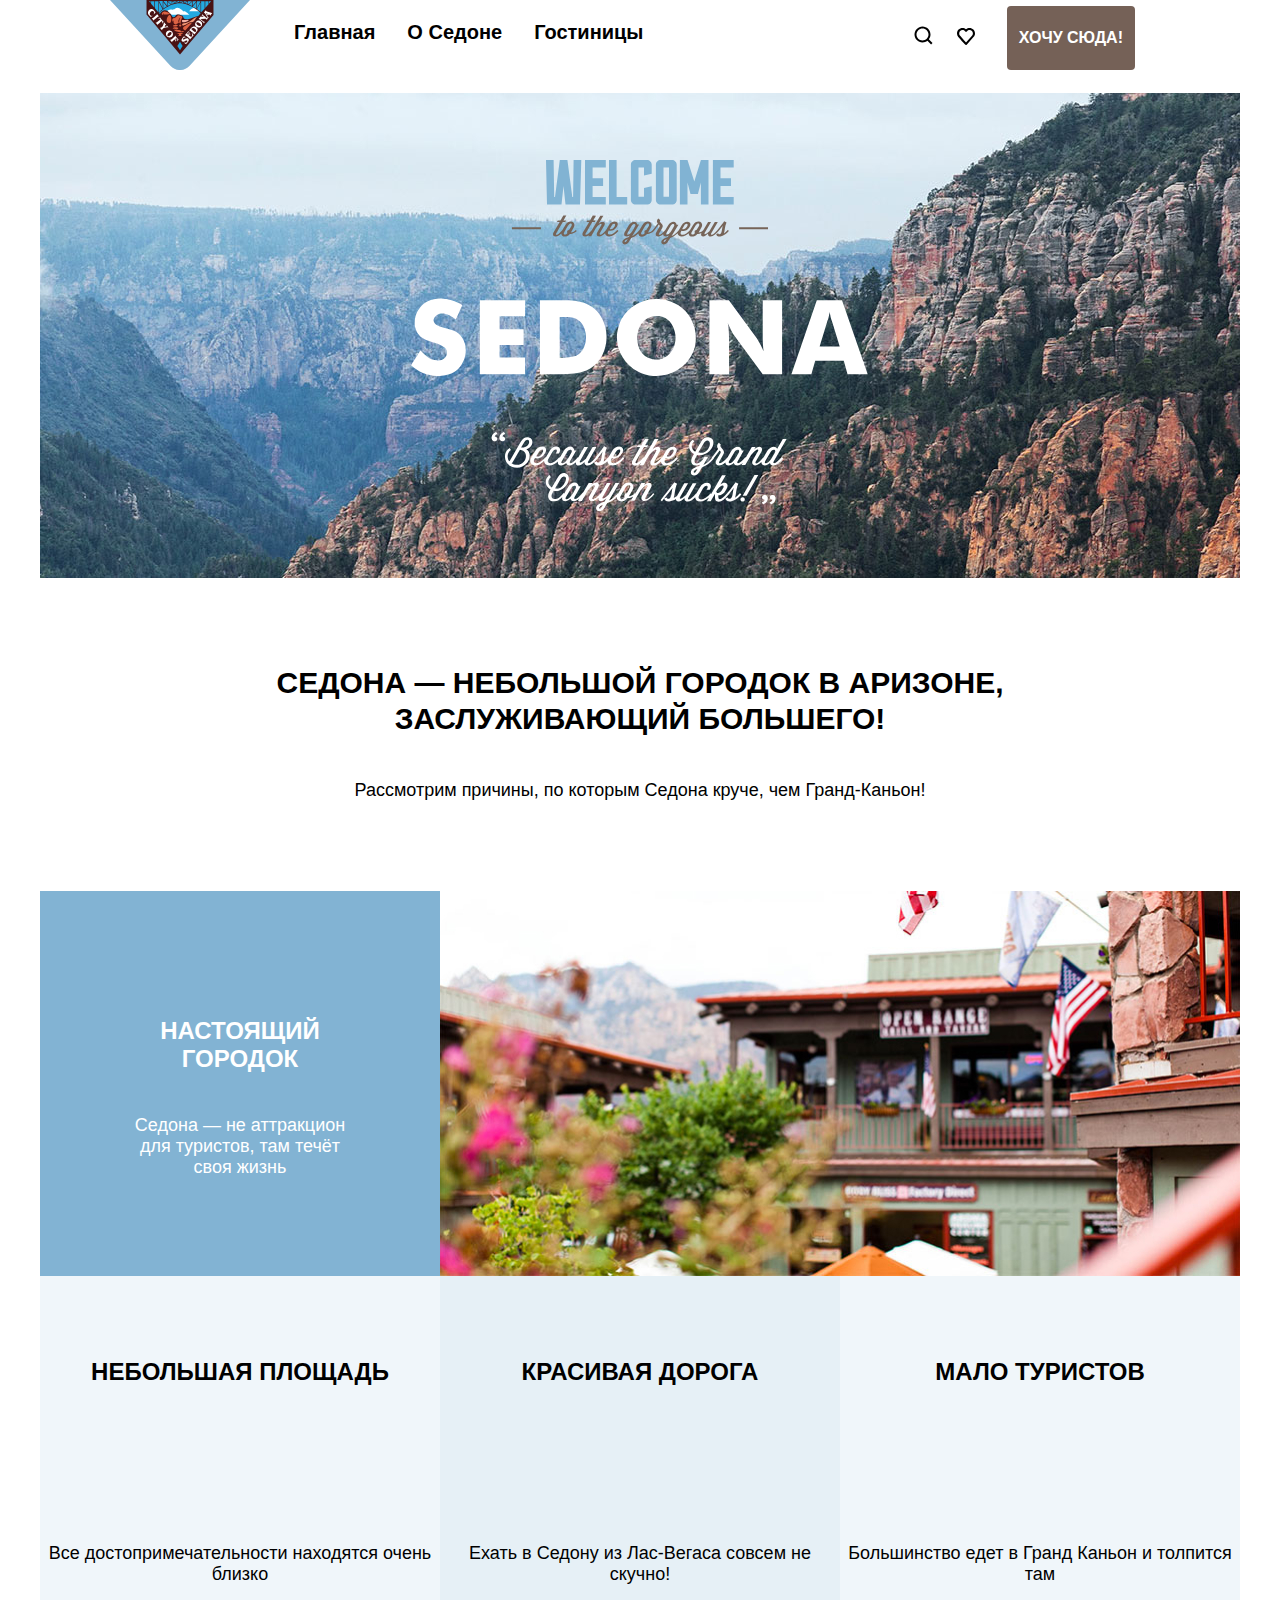
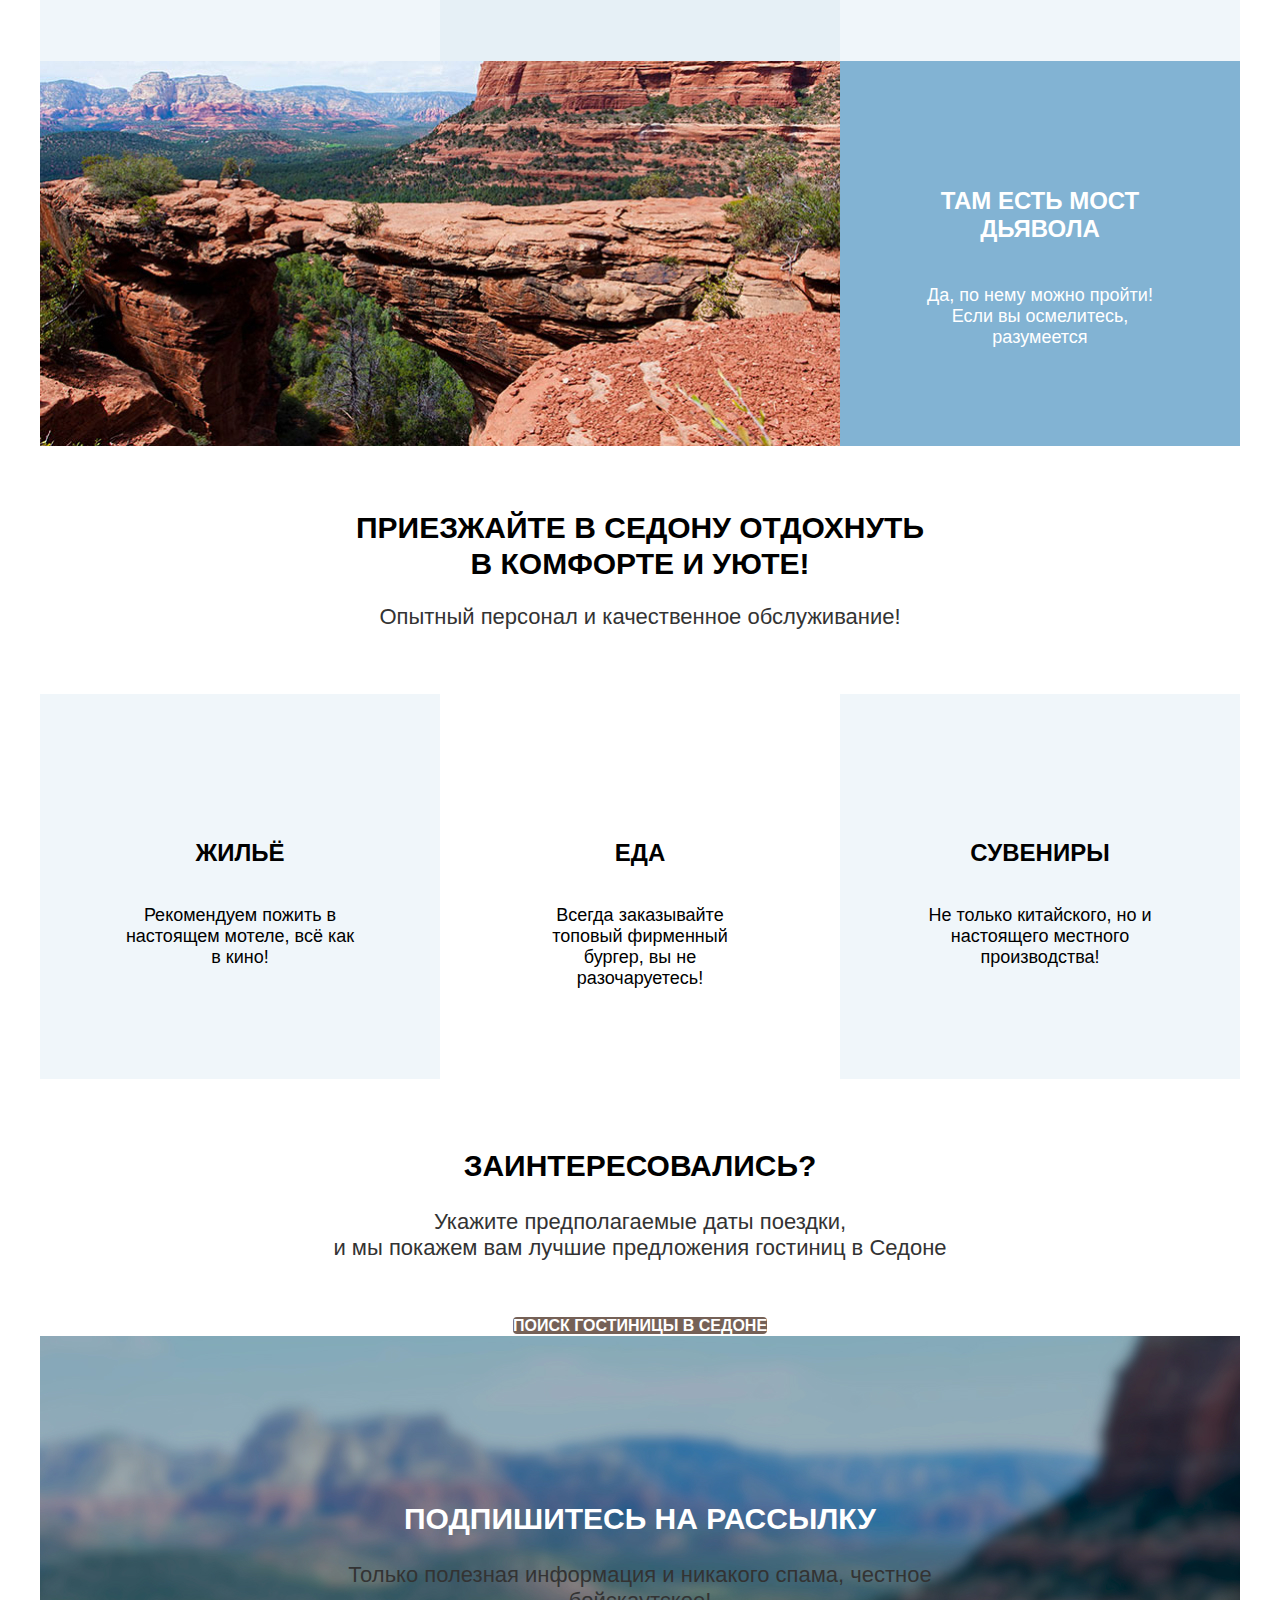
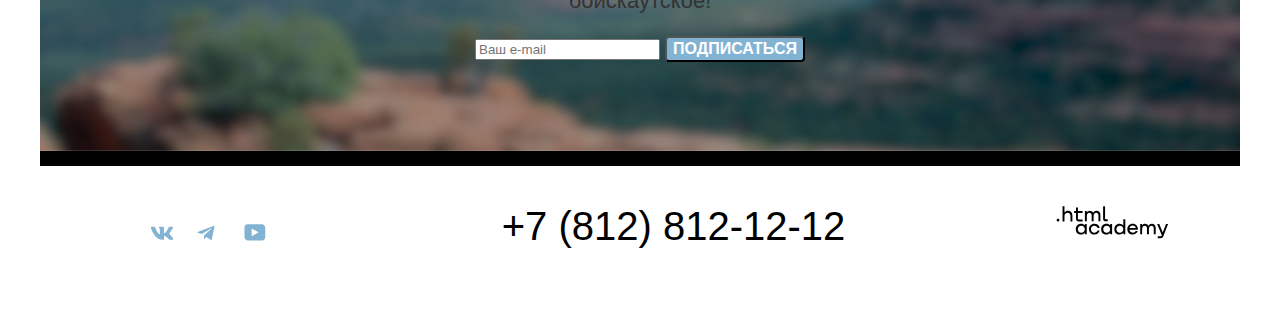
==== commit c587ddb9: "Сделал микросетки (не до конца)" ====
--- a/index.html
+++ b/index.html
@@ -8,9 +8,9 @@
   <body>
     <header class="page-header">
       <nav class="navigation">
-        <img class="navigation-logo alt="Логотип городка Седона" src="images/logo.svg" width="140" height="70.05">
+        <a class="navigation-logo"><img class="page-header-logo" alt="Логотип городка Седона" src="images/logo.svg" width="140" height="70.05"></a>
         <ul class="navigation-list">
-          <li class="navigation-item">
+        <li class="navigation-item">
             <a class="navigation-link navigation-link-current" href="index.html" >Главная</a>
           </li>
           <li class="navigation-item">
@@ -21,7 +21,7 @@
           </li>
         </ul>
         <ul class="navigation-list navigation-user">
-          <li class="navigation-item">
+          <li class="navigation-item-user">
             <a class="navigation-link" href="#">
               <svg width="19" height="19" viewBox="0 0 19 19" fill="none" xmlns="http://www.w3.org/2000/svg">
                 <path d="M18.5 17.0083L14.8 13.3287C15.8 12.0359 16.5 10.3453 16.5 8.4558C16.5 4.08011 12.9 0.5 8.5 0.5C4.1 0.5 0.5 4.17956 0.5 8.55525C0.5 12.9309 4.1 16.511 8.5 16.511C10.3 16.511 12 15.9144 13.4 14.8204L17.1 18.5L18.5 17.0083ZM8.5 14.5221C5.2 14.5221 2.5 11.837 2.5 8.55525C2.5 5.27348 5.2 2.5884 8.5 2.5884C11.8 2.5884 14.5 5.27348 14.5 8.55525C14.5 11.837 11.8 14.5221 8.5 14.5221Z" fill="black"/>
@@ -31,7 +31,7 @@
               </span>
             </a>
           </li>
-          <li class="navigation-item">
+          <li class="navigation-item-user">
             <a class="navigation-link" href="#">
               <svg width="18" height="17" viewBox="0 0 18 17" fill="none" xmlns="http://www.w3.org/2000/svg">
                 <path d="M8.9 17C8.6 17 8.3 16.9 8.1 16.6C2.7 10.5 1.4 9.1 1.1 8.7C0.4 7.8 0 6.6 0 5.4C0 2.4 2.4 0 5.5 0C6.8 0 8 0.5 9 1.3C10 0.5 11.3 0 12.5 0C15.5 0 18 2.4 18 5.4C18 6.7 17.5 7.9 16.7 8.8L9.7 16.7C9.5 16.9 9.3 17 8.9 17ZM2.9 7.5C3.2 7.9 6.4 11.5 9 14.4L15.2 7.4C15.7 6.9 15.9 6.2 15.9 5.4C15.9 3.6 14.4 2.1 12.6 2.1C11.6 2.1 10.6 2.6 9.9 3.4C9.6 3.7 9.3 3.8 9 3.8C8.7 3.8 8.4 3.6 8.2 3.4C7.5 2.6 6.5 2.1 5.5 2.1C3.7 2.1 2.2 3.6 2.2 5.4C2.1 6.3 2.5 7 2.9 7.5C2.8 7.5 2.8 7.5 2.9 7.5Z" fill="black"/>
@@ -42,7 +42,7 @@
             </a>
           </li>
           <li class="navigation-item">
-            <a class="navigation-link button" href="#">Хочу сюда!</a>
+            <a class="navigation-link button nav-button" href="#">Хочу сюда!</a>
           </li>
         </ul>
       </nav>
@@ -58,12 +58,14 @@
       </section>
       <div class="advantages-columns">
       <section class="advantages">
-            <h2 class="main-title">Седона — небольшой городок в Аризоне,заслуживающий большего!</h2>
-            <p class="description">Рассмотрим причины, по которым Седона круче, чем Гранд-Каньон!</p>
+            <h2 class="main-title">Седона — небольшой городок в Аризоне,<br>заслуживающий большего!</h2>
+            <p class="main-description">Рассмотрим причины, по которым Седона круче, чем Гранд-Каньон!</p>
             <ul class="advantages-list">
-                <li class="advantages-list-item">
-                 <h3 class="advantages-title">Настоящий городок</h3>
+                <li class="advantages-list-item advantages-wide">
+                 <div class="advantages-list-item-container">
+                  <h3 class="advantages-title title-wide">Настоящий городок</h3>
                  <p class="advantages-description">Седона — не аттракцион для туристов, там течёт своя жизнь</p>
+                </div>
                  <img class="town-photo" src="images/town_photo.jpg" width="800" height="385" alt="Фото одного из домиков">
                 </li>
                 <li class="advantages-list-item">
@@ -78,42 +80,50 @@
                  <h3 class="advantages-title">Мало туристов</h3>
                  <p class="advantages-description">Большинство едет в Гранд Каньон и толпится там</p>
                 </li>
-                <li class="advantages-list-item">
+                <li class="advantages-list-item advantages-wide">
                  <img class="devilbridge" src="images/devilbridge_photo.jpg" width="800" height="385" alt="Фото моста дьявола">
-                 <h3 class="advantages-title">Там есть мост дьявола</h3>
+                 <div class="advantages-list-item-container">
+                 <h3 class="advantages-title title-wide">Там есть мост дьявола</h3>
                  <p class="advantages-description">Да, по нему можно пройти! Если вы осмелитесь, разумеется</p>
+                 </div>
                 </li>
             </ul>
       </section>
       </div>
         <section class="services">
-        <h2 class="main-title">Приезжайте в Седону отдохнуть в комфорте и уюте!<h2>
+        <h2 class="main-title services-title">Приезжайте в Седону отдохнуть <br> в комфорте и уюте!<h2>
           <p class="description services-description">Опытный персонал и качественное обслуживание!</p>
             <ul class="services-list">
-                <li class=""services-list-item>
-                    <h3 class="services-title">Жильё</h3>
-                    <p class="services-description">Рекомендуем пожитьв настоящем мотеле, всё как в кино!</p>
+                <li class="services-list-item">
+                  <div class="services-container">
+                  <h3 class="services-title">Жильё</h3>
+                    <p class="services-description">Рекомендуем пожить в настоящем мотеле, всё как в кино!</p>
+                  </div>
                 </li>
-                <li class=""services-list-item>
+                <li class="services-list-item">
+                  <div class="services-container">
                     <h3 class="services-title">Еда</h3>
                     <p class="services-description">Всегда заказывайте топовый фирменный бургер, вы не разочаруетесь!</p>
-                </li>
-                <li class=""services-list-item>
+                  </div>
+                  </li>
+                <li class="services-list-item">
+                  <div class="services-container">
                     <h3 class="services-title">Сувениры</h3>
                     <p class="services-description">Не только китайского, но и настоящего местного производства!</p>
+                  </div>
                 </li>
             </ul>
         </section>
         <section class="hotel-search">
             <h2 class=" main-title hotel-search-title">Заинтересовались?</h2>
-            <p class="description hotel-search-description">Укажите предполагаемые даты поездки,и мы покажем вам лучшие предложения гостиниц в Седоне</p>
+            <p class="description hotel-search-description">Укажите предполагаемые даты поездки,<br>и мы покажем вам лучшие предложения гостиниц в Седоне</p>
             <a class="button search-button" href="#">ПОИСК ГОСТИНИЦЫ В седоне</a>
         </section>
         <section class="subscribe">
             <h2 class=" main-title subscribe-title">Подпишитесь на рассылку</h2>
             <p class="description subscribe-description">Только полезная информация и никакого спама, честное бойскаутское!</p>
             <form class="subscribe-form" action="https://echo.htmlacademy.ru/" method="post">
-                <label for="subscribe-email">Email</label>
+                <label class="visually-hidden" for="subscribe-email">Email</label>
                 <input class="field" placeholder="Ваш e-mail" type="email" name="subscribe-email" id="subscribe-email" required>
                 <button class="button subscribe-button" type="submit">Подписаться</button>
         </section>
--- a/styles/styles.css
+++ b/styles/styles.css
@@ -50,9 +50,6 @@
 .page-header {
   color:black;
   background: white;
-  display: flex;
-  width: 1200px;
-  flex-direction: row;
 }
 
 .navigation-link {
@@ -65,6 +62,8 @@
   text-transform: capitalize;
   text-decoration: none;
   text-align: center;
+  display:block;
+  padding: 20px 16px;
 }
 
 .hero {
@@ -77,6 +76,8 @@
 
 .advantages {
   text-align: center;
+  display: flex;
+  flex-direction: column;
 }
 
 .advantages-title {
@@ -86,6 +87,10 @@
   line-height: 28px;
   color: black;
   text-transform: uppercase;
+}
+
+.title-wide {
+  color: white;
 }
 
 .title-white {
@@ -117,6 +122,10 @@
   background-image: url(../images/subscribe_background.jpg);
 }
 
+.subscribe-description {
+  color: white;
+}
+
 .advantages-description {
   font-weight: 400;
   font-size: 18px;
@@ -127,10 +136,21 @@
   font-weight: 400;
   font-size: 18px;
   line-height: 21px;
-}
+  margin-bottom: 64px;
+}
+
 
 .hotel-search {
   text-align: center;
+}
+
+.hotel-search-title {
+  margin-top: 96px;
+
+}
+
+.hotel-search-description {
+  margin-bottom: 54px;
 }
 
 .footer-phone {
@@ -145,7 +165,14 @@
 }
 
 .visually-hidden {
-  display: none;
+  position: absolute;
+  width: 1px;
+  height: 1px;
+  margin: -1px;
+  padding: 0;
+  border: 0;
+  clip: rect(0 0 0 0);
+  overflow: hidden;
 }
 
 .button {
@@ -156,10 +183,13 @@
   color: white;
   text-transform: uppercase;
   background-color: #756157;
+  text-align: center;
+  border-radius: 4px;
 }
 
 .search-button {
   text-decoration: none;
+  margin-bottom: 96px;
 }
 
 .subscribe-button {
@@ -194,6 +224,13 @@
   font-size: 30px;
   line-height: 36px;
   text-transform: uppercase;
+  margin-top: 69px;
+  margin-bottom: 25px;
+}
+
+.services-title {
+  margin-top: 64px;
+  margin-bottom: 20px;
 }
 
 .description {
@@ -201,6 +238,11 @@
   font-weight: 400;
   font-size: 22px;
   line-height: 26px;
+  color: #333333;
+}
+
+.main-description {
+  margin-bottom: 90px;
 }
 
 .main-filter{
@@ -217,6 +259,8 @@
   font-weight: 700;
   font-size: 60px;
   line-height: 78px;
+  margin-bottom: 8px;
+  margin: 0;
 }
 
 .catalog-filter-title {
@@ -232,6 +276,19 @@
   font-size: 30px;
   line-height: 36px;
   text-transform: uppercase;
+  margin: 0;
+  margin-right: auto;
+  width: 338px;
+}
+
+.select-control {
+  width: 292px;
+  height: 49px;
+  margin-right: 70px;
+  font-family: "PT-Sans", sans-serif;
+  font-weight: 400px;
+  font-size: 18px;
+  line-height: 21px;
 }
 
 .hotel-card-title {
@@ -267,6 +324,12 @@
   color: white;
   background-color: #82B3D3;
   text-decoration: none;
+  width: 60px;
+  height: 60px;
+  border-radius: 4px;
+  display: flex;
+  justify-content: center;
+  align-items: center;
 }
 
 .pagination-current {
@@ -282,6 +345,7 @@
 .view-button {
   background-color: white;
   color:#000000;
+  margin-right: 8px;
 }
 
 .reset-button {
@@ -320,12 +384,20 @@
   margin: 0;
   padding: 0;
   width: 507px;
+  display: flex;
+  list-style: none;
+  flex-wrap: wrap;
 }
 
 .navigation-user {
   margin-left: auto;
-  width: 268px;
-}
+  width: 315px;
+  display: flex;
+  align-items: center;
+  margin: 0 auto;
+  justify-content: flex-end;
+}
+
 
 .page-container {
   width: 1200px;
@@ -335,14 +407,48 @@
 .welcome-picture {
   display: block;
   margin: 0 auto;
+  min-height: 485px;
 }
 
 .advantages-list {
+  display: flex;
+  flex-wrap: wrap;
+  width: 1200px;
+  list-style: none;
   margin: 0;
   padding: 0;
-  display: flex;
+}
+
+.advantages-list-item {
+  display: flex;
+  width: 400px;
+  min-height: 385px;
+  flex-wrap: wrap;
+  justify-content: center;
+  align-items: center;
+  margin: 0 auto;
+  background-color: rgba(131, 179, 211, 0.12);
+}
+
+.advantages-list-item:nth-child(3) {
+  background-color: rgba(131, 179, 211, 0.2);
+}
+
+.advantages-wide {
+  display: flex;
+  flex-wrap: wrap;
+  width: 100%;
+  background-color: #82B3D3;
+}
+
+.advantages-list-item-container {
+  display: flex;
+  width: 230px;
+  height: 181px;
+  color: #FFFFFF;
   flex-direction: column;
-  width: 1200px;
+  justify-content: flex-start;
+  margin: 102px 85px;
 }
 
 .page-footer-container {
@@ -358,6 +464,9 @@
   width: 142px;
   margin-left: 0;
   margin-right: 41.5px;
+  list-style: none;
+  display: flex;
+  width: 142px;
 }
 
 .footer-logo {
@@ -378,6 +487,7 @@
   background-repeat: no-repeat;
   display: flex;
   flex-direction: column;
+  padding: 35px 70px 70px 70px;
 }
 
 .inner-header {
@@ -388,5 +498,111 @@
 
 .catalog-filter-container {
   width: 1060px;
-  margin: 35px 70px 70px 70px;
-}
+}
+
+.navigation-item {
+
+}
+
+.navigation-user .navigation-link {
+  padding: 22px 12px;
+}
+
+.nav-button {
+  padding: 8px 34px;
+  margin-left: 20px;
+}
+
+.footer-social-item {
+  width: 47px;
+  height: 40px;
+  justify-content: center;
+  align-items: center;
+
+}
+
+.services-list {
+  display: flex;
+  width: 1200px;
+  flex-direction: row;
+  justify-content: space-between;
+  margin: 0;
+  padding: 0;
+  list-style: none;
+
+}
+
+.services-list-item {
+  width: 400px;
+  height: 385px;
+  background-color: rgba(131, 179, 211, 0.12);
+}
+
+.services-list-item:nth-child(2) {
+  background-color: white;
+}
+
+.services-container {
+  display: flex;
+  width: 230px;
+  flex-direction: column;
+  justify-content: center;
+  margin: 81px 85px;
+  justify-content: space-between;
+}
+
+.sorting {
+  display: flex;
+  flex-direction: row;
+  width: 1060px;
+  justify-content: space-between;
+  margin-bottom: 40px;
+  margin-top: 50px;
+  padding: 0 70px;
+}
+
+.hotel-list {
+  display: flex;
+  width: 1060px;
+  justify-content: flex-start;
+  flex-wrap: wrap;
+}
+
+.hotel-card {
+  display: flex;
+  width: 300px;
+  flex-wrap: wrap;
+  align-items: center;
+  margin-right: 20px;
+  margin-bottom: 20px;
+  border: 1px solid #E6E6E6;
+  border-radius: 4px;
+  padding: 20px;
+}
+
+
+.pagination {
+  display:flex;
+  flex-direction: row;
+  width: 400px;
+  justify-content: space-between;
+  list-style: none;
+}
+
+.catalog-subscribe {
+  align-items: center;
+  padding: 96px 258px 104px;
+  gap: 10px;
+  text-align: center;
+}
+
+.breadcrumbs {
+  display: flex;
+  margin: 0;
+  list-style: none;
+  padding: 0;
+}
+
+.breadcrumbs-item {
+  margin-right: 28px;
+}
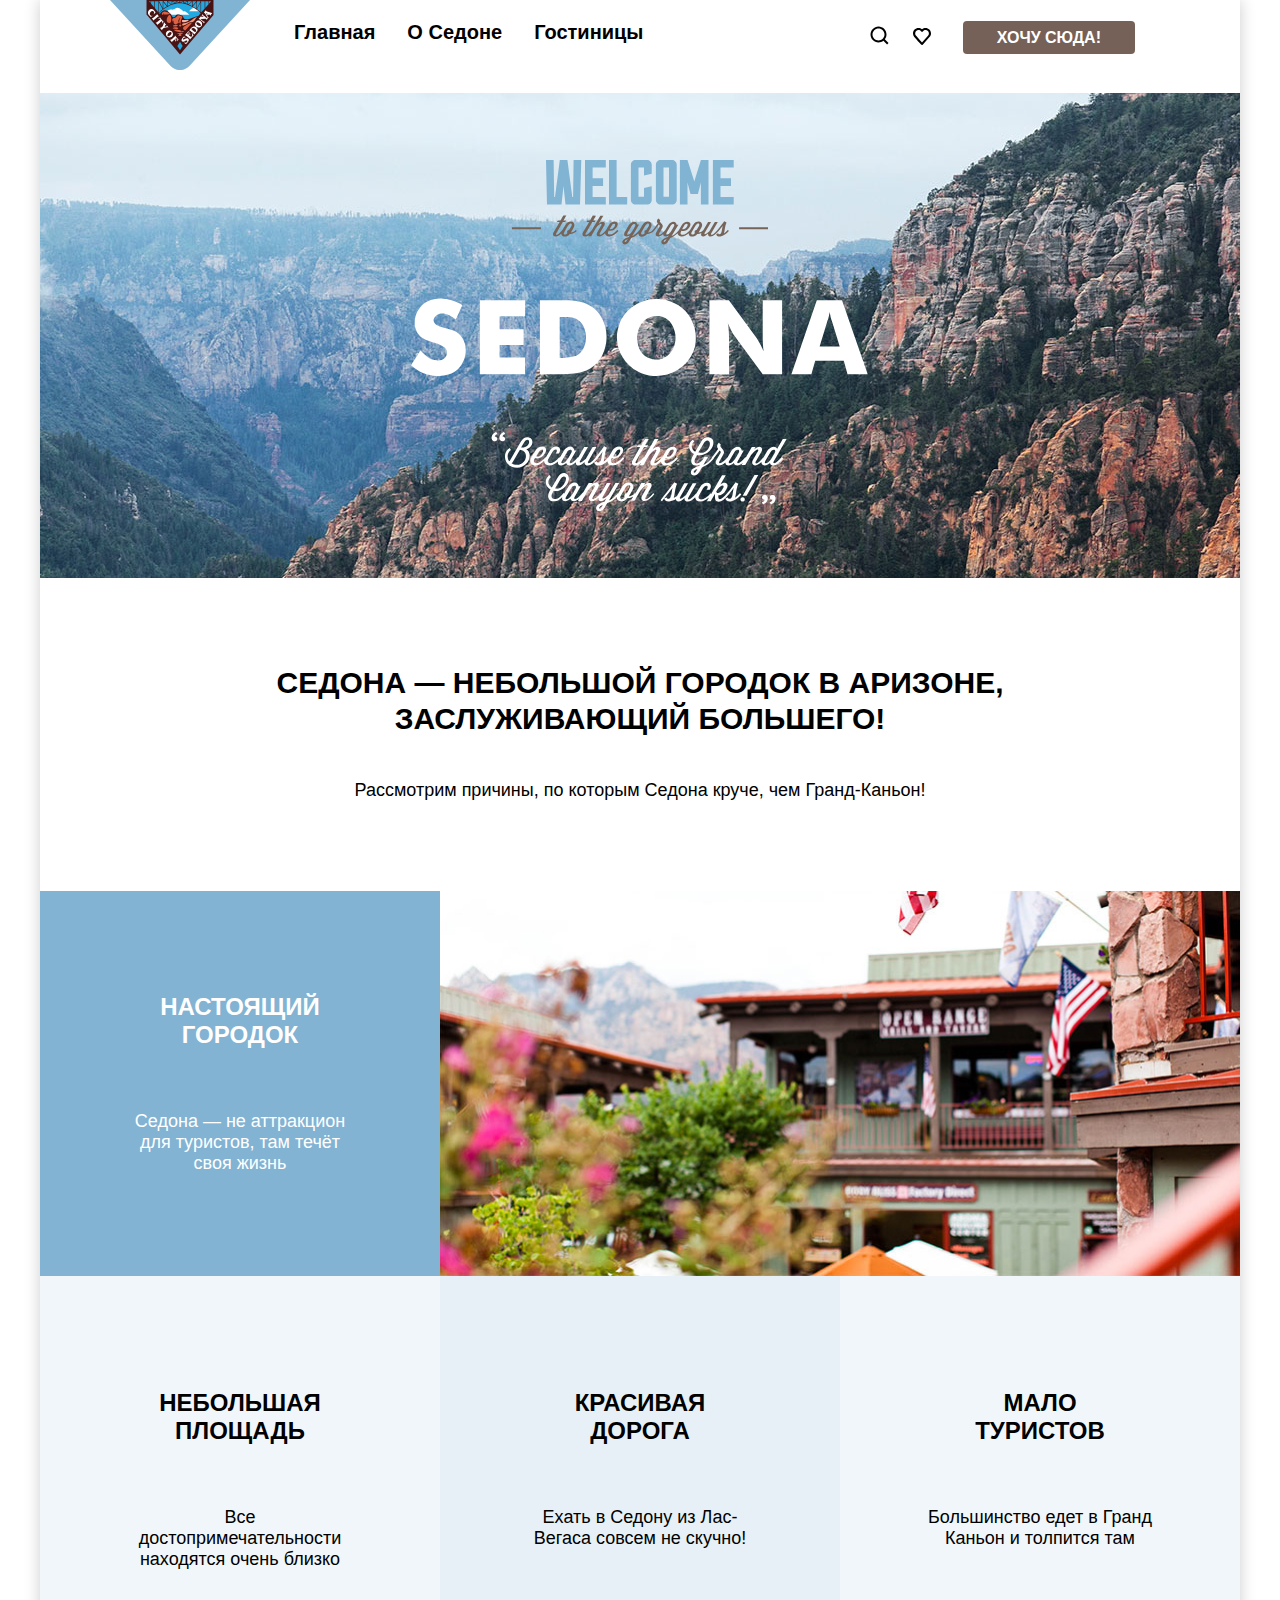
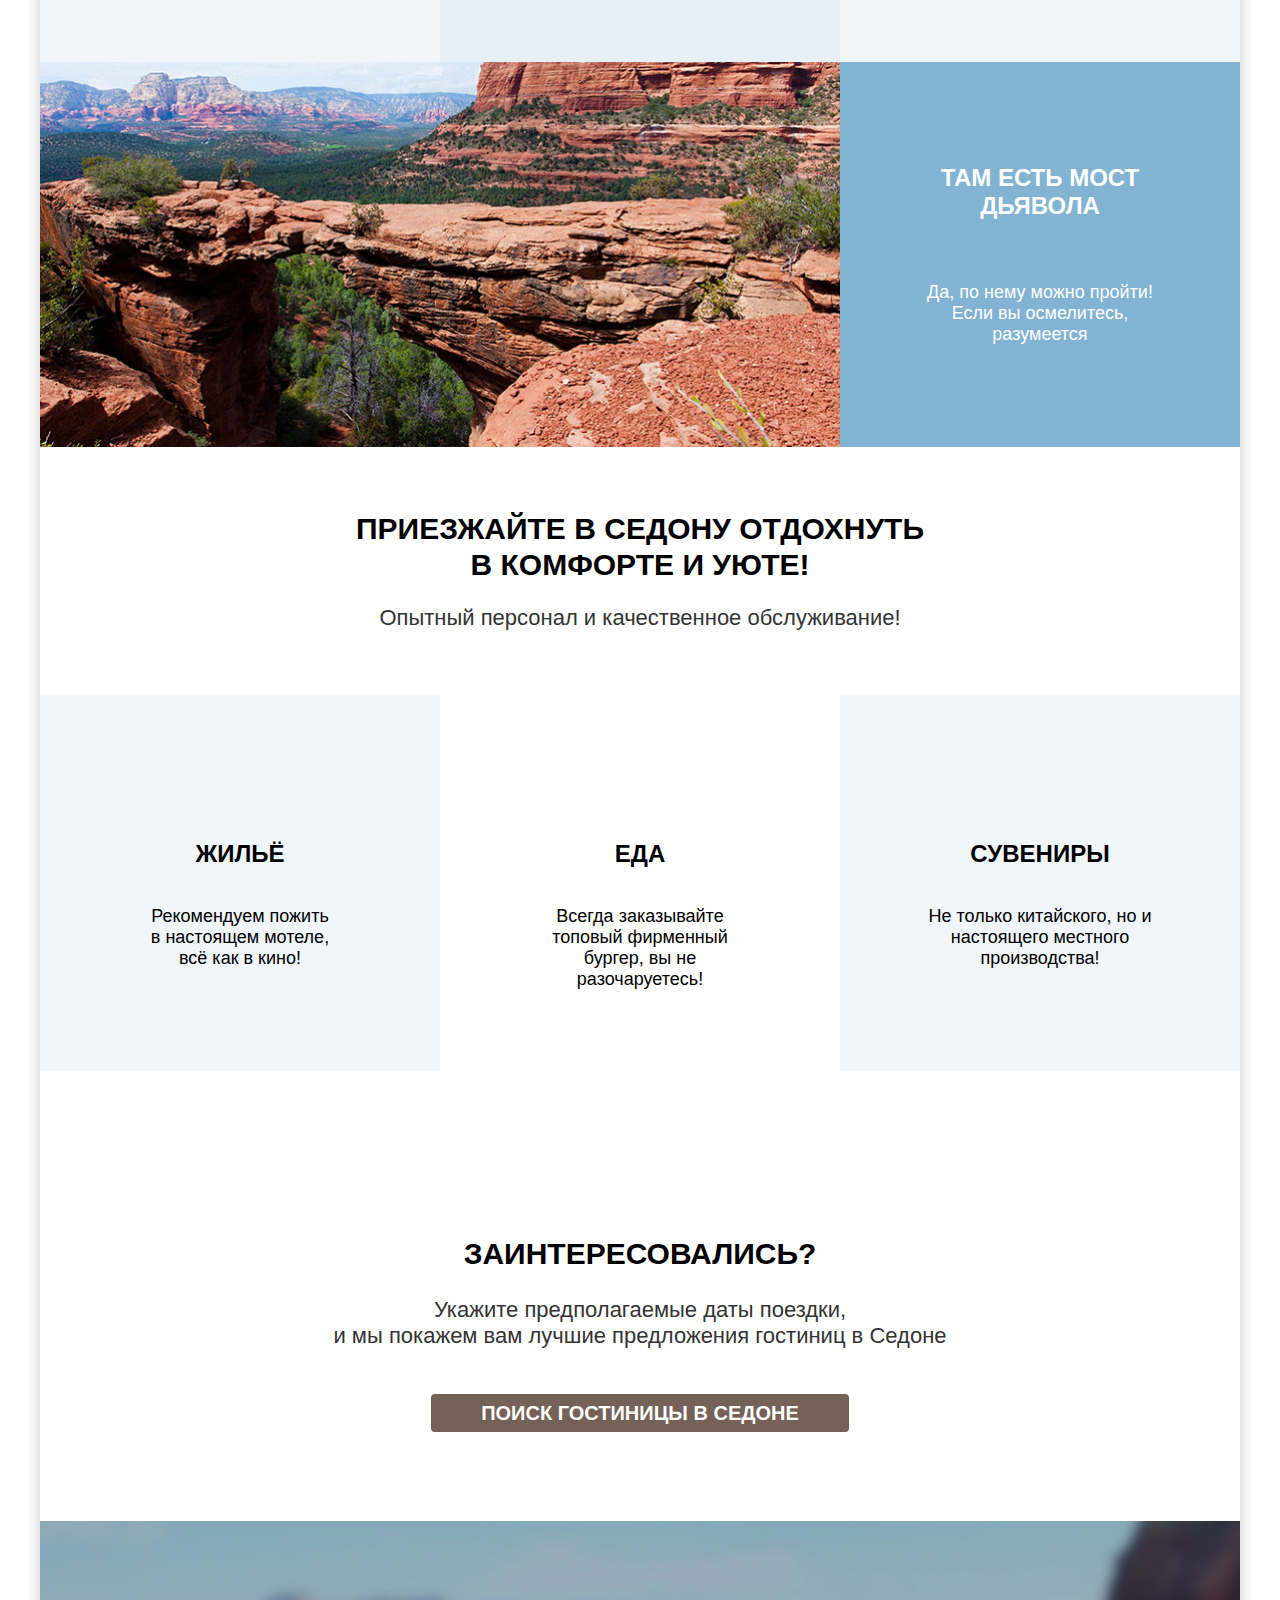
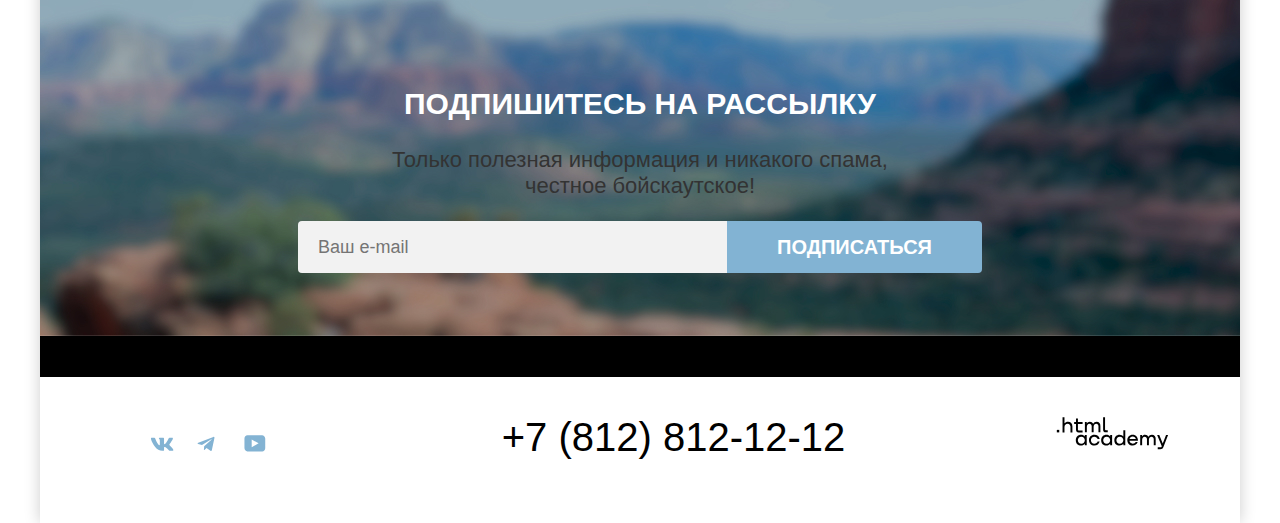
==== commit 4c9a671b: "Merge pull request #7 from askaryaminov/master" ====
--- a/index.html
+++ b/index.html
@@ -6,6 +6,7 @@
     <title>HTML Academy: Седона</title>
   </head>
   <body>
+    <div class="container">
     <header class="page-header">
       <nav class="navigation">
         <a class="navigation-logo"><img class="page-header-logo" alt="Логотип городка Седона" src="images/logo.svg" width="140" height="70.05"></a>
@@ -42,7 +43,7 @@
             </a>
           </li>
           <li class="navigation-item">
-            <a class="navigation-link button nav-button" href="#">Хочу сюда!</a>
+            <a class="button nav-button" href="#">Хочу сюда!</a>
           </li>
         </ul>
       </nav>
@@ -62,42 +63,48 @@
             <p class="main-description">Рассмотрим причины, по которым Седона круче, чем Гранд-Каньон!</p>
             <ul class="advantages-list">
                 <li class="advantages-list-item advantages-wide">
-                 <div class="advantages-list-item-container">
+                 <div class="advantages-list-item-container-wide">
                   <h3 class="advantages-title title-wide">Настоящий городок</h3>
                  <p class="advantages-description">Седона — не аттракцион для туристов, там течёт своя жизнь</p>
                 </div>
                  <img class="town-photo" src="images/town_photo.jpg" width="800" height="385" alt="Фото одного из домиков">
                 </li>
                 <li class="advantages-list-item">
-                 <h3 class="advantages-title">Небольшая площадь</h3>
+                 <div class="advantages-list-item-container">
+                  <h3 class="advantages-title">Небольшая площадь</h3>
                  <p class="advantages-description">Все достопримечательности находятся очень близко</p>
+                </div>
                 </li>
                 <li class="advantages-list-item">
-                 <h3 class="advantages-title">Красивая дорога</h3>
+                  <div class="advantages-list-item-container">
+                  <h3 class="advantages-title">Красивая дорога</h3>
                  <p class="advantages-description">Ехать в Седону из Лас-Вегаса совсем не скучно!</p>
+                  </div>
                 </li>
                 <li class="advantages-list-item">
-                 <h3 class="advantages-title">Мало туристов</h3>
+                  <div class="advantages-list-item-container">
+                  <h3 class="advantages-title">Мало<br> туристов</h3>
                  <p class="advantages-description">Большинство едет в Гранд Каньон и толпится там</p>
+                  </div>
                 </li>
                 <li class="advantages-list-item advantages-wide">
                  <img class="devilbridge" src="images/devilbridge_photo.jpg" width="800" height="385" alt="Фото моста дьявола">
-                 <div class="advantages-list-item-container">
+                 <div class="advantages-list-item-container-wide">
                  <h3 class="advantages-title title-wide">Там есть мост дьявола</h3>
-                 <p class="advantages-description">Да, по нему можно пройти! Если вы осмелитесь, разумеется</p>
+                 <p class="advantages-description description-wide">Да, по нему можно пройти! Если вы осмелитесь, разумеется</p>
                  </div>
                 </li>
             </ul>
       </section>
       </div>
         <section class="services">
-        <h2 class="main-title services-title">Приезжайте в Седону отдохнуть <br> в комфорте и уюте!<h2>
-          <p class="description services-description">Опытный персонал и качественное обслуживание!</p>
+        <h2 class="main-title services-title">Приезжайте в Седону отдохнуть <br> в комфорте и уюте!</h2>
+          <p class="description main-services-description">Опытный персонал и качественное обслуживание!</p>
             <ul class="services-list">
                 <li class="services-list-item">
                   <div class="services-container">
                   <h3 class="services-title">Жильё</h3>
-                    <p class="services-description">Рекомендуем пожить в настоящем мотеле, всё как в кино!</p>
+                    <p class="services-description">Рекомендуем пожить<br> в настоящем мотеле,<br> всё как в кино!</p>
                   </div>
                 </li>
                 <li class="services-list-item">
@@ -121,10 +128,10 @@
         </section>
         <section class="subscribe">
             <h2 class=" main-title subscribe-title">Подпишитесь на рассылку</h2>
-            <p class="description subscribe-description">Только полезная информация и никакого спама, честное бойскаутское!</p>
+            <p class="description subscribe-description">Только полезная информация и никакого спама,<br> честное бойскаутское!</p>
             <form class="subscribe-form" action="https://echo.htmlacademy.ru/" method="post">
                 <label class="visually-hidden" for="subscribe-email">Email</label>
-                <input class="field" placeholder="Ваш e-mail" type="email" name="subscribe-email" id="subscribe-email" required>
+                <input class="subscribe-field" placeholder="Ваш e-mail" type="email" name="subscribe-email" id="subscribe-email" required>
                 <button class="button subscribe-button" type="submit">Подписаться</button>
         </section>
       </div>
@@ -154,5 +161,6 @@
             <a class="footer-logo" href="https://htmlacademy.ru/"> <img class="page-footer-logo" alt="Логотип .html academy" src="images/html_academy.svg" width="114.9" height="32.9"></a>
           </div>
     </footer>
+    </div>
   </body>
 </html>
--- a/styles/styles.css
+++ b/styles/styles.css
@@ -35,16 +35,21 @@
 }
 
 body {
-  margin: 0 auto;
+  margin: 0;
   font-family: "PT Sans", sans-serif;
   font-size: 18px;
   line-height: 21px;
   color:black;
   background-color: white;
+}
+
+.container {
+  margin: 0 auto;
   display: flex;
   flex-direction: column;
+  width: 1200px;
   min-height: 100%;
-  width: 1200px;
+  box-shadow: 0 0 15px rgba(0, 0, 0, 0.2);
 }
 
 .page-header {
@@ -87,15 +92,14 @@
   line-height: 28px;
   color: black;
   text-transform: uppercase;
+  margin: 0;
+  margin-bottom: 62px;
 }
 
 .title-wide {
   color: white;
 }
 
-.title-white {
-  color: white;
-}
 
 .services {
   text-align: center;
@@ -111,9 +115,7 @@
 }
 
 .subscribe {
-  align-items: center;
-  padding: 96px 258px 104px;
-  gap: 10px;
+  padding: 96px 258px 104px 258px;
   color: white;
   background-color: black;
   background-repeat: no-repeat;
@@ -124,29 +126,47 @@
 
 .subscribe-description {
   color: white;
+}
+
+.subscribe-form {
+  display: flex;
+  width: 684px;
+  margin: 0 auto;
+}
+
+.subscribe-field {
+  flex-grow: 1;
+  padding: 14px 20px;
+  font-family: inherit;
+  font-size: 18px;
+  line-height: 24px;
+  background-color: #F2F2F2;
+  border: none;
+  border-radius: 4px 0 0 4px;
 }
 
 .advantages-description {
   font-weight: 400;
   font-size: 18px;
   line-height: 21px;
+  margin: 0;
 }
 
 .services-description {
   font-weight: 400;
   font-size: 18px;
   line-height: 21px;
-  margin-bottom: 64px;
+  margin-bottom: 0;
 }
 
 
 .hotel-search {
   text-align: center;
+  padding-top: 96px;
+  padding-bottom: 96px;
 }
 
 .hotel-search-title {
-  margin-top: 96px;
-
 }
 
 .hotel-search-description {
@@ -185,15 +205,20 @@
   background-color: #756157;
   text-align: center;
   border-radius: 4px;
+  text-decoration: none;
+  padding: 8px 50px;
+  border: none;
 }
 
 .search-button {
-  text-decoration: none;
-  margin-bottom: 96px;
+  font-size: 20px;
 }
 
 .subscribe-button {
-  background-color:#82B3D3
+  background-color:#82B3D3;
+  border-radius: 0 4px 4px 0;
+  font-size: 20px;
+    line-height: 36px;
 }
 
 .apply-button {
@@ -201,20 +226,7 @@
 }
 
 .hotel-card-button {
-  background: #756157;
-  border-radius: 4px;
-  text-decoration: none;
-}
-
-.hotel-rating {
-  font-family: "PT-Sans", sans-serif;
-  font-style: normal;
-  font-weight: 400;
-  font-size: 16px;
-  line-height: 20px;
-  background-color: #F2F2F2;
-  text-transform: uppercase;
-  color: #333333;
+  padding: 8px;
 }
 
 .main-title {
@@ -243,6 +255,10 @@
 
 .main-description {
   margin-bottom: 90px;
+}
+
+.main-services-description {
+  margin-bottom: 64px;
 }
 
 .main-filter{
@@ -276,19 +292,29 @@
   font-size: 30px;
   line-height: 36px;
   text-transform: uppercase;
-  margin: 0;
-  margin-right: auto;
-  width: 338px;
+  margin: auto;
+  margin-right: 200px;
+  width: 538px;
 }
 
 .select-control {
-  width: 292px;
-  height: 49px;
+  width: 100%;
   margin-right: 70px;
   font-family: "PT-Sans", sans-serif;
   font-weight: 400px;
   font-size: 18px;
   line-height: 21px;
+  padding: 14px 131px 14px 20px;
+  border: 2px solid #E5E5E5;
+}
+
+.catalog-view {
+  margin: 0;
+  display: flex;
+  justify-content: space-between;
+  width: 160px;
+  margin-left:70px;
+  gap: 8px;
 }
 
 .hotel-card-title {
@@ -297,14 +323,23 @@
   line-height: 28px;
   text-decoration: none;
   color:#000000;
+  grid-column: 1/-1;
+  margin: 0;
 }
 
 .hotel-description {
   color: #333333;
+  grid-column: 1/2;
+  margin: 0;
 }
 
 .product-card-price {
   color: #333333;
+  grid-column: 2/3;
+  justify-self: end;
+  align-self: center;
+  margin: 0;
+
 }
 
 .hotel-rating {
@@ -313,6 +348,8 @@
   text-transform: uppercase;
   background-color: #F2F2F2;
   color: #333333;
+  padding: 8px 22px;
+  margin: 0;
 }
 
 .pagination-link {
@@ -345,7 +382,8 @@
 .view-button {
   background-color: white;
   color:#000000;
-  margin-right: 8px;
+  display: block;
+  border: 2px solid #E5E5E5;
 }
 
 .reset-button {
@@ -364,6 +402,7 @@
   background-color: #82B3D3;
   text-transform: uppercase;
   border-radius: 4px;
+  padding: 8px;
 }
 
 .favorite-current {
@@ -426,7 +465,6 @@
   flex-wrap: wrap;
   justify-content: center;
   align-items: center;
-  margin: 0 auto;
   background-color: rgba(131, 179, 211, 0.12);
 }
 
@@ -441,7 +479,7 @@
   background-color: #82B3D3;
 }
 
-.advantages-list-item-container {
+.advantages-list-item-container-wide {
   display: flex;
   width: 230px;
   height: 181px;
@@ -451,6 +489,14 @@
   margin: 102px 85px;
 }
 
+.advantages-list-item-container {
+  display:flex;
+  flex-direction:column;
+  width: 230px;
+  height: 160px;
+  margin: 113px 85px;
+}
+
 .page-footer-container {
   display: flex;
   margin: 0 auto;
@@ -533,9 +579,9 @@
 }
 
 .services-list-item {
-  width: 400px;
-  height: 385px;
   background-color: rgba(131, 179, 211, 0.12);
+
+
 }
 
 .services-list-item:nth-child(2) {
@@ -553,33 +599,41 @@
 
 .sorting {
   display: flex;
-  flex-direction: row;
-  width: 1060px;
   justify-content: space-between;
   margin-bottom: 40px;
   margin-top: 50px;
   padding: 0 70px;
+  align-items: center;
 }
 
 .hotel-list {
-  display: flex;
+  display: grid;
+  grid-template-columns: 340px 340px 340px;
+  gap: 20px;
+  padding: 0;
+  margin: 0 auto;
+  margin-bottom: 80px;
+  list-style: none;
   width: 1060px;
-  justify-content: flex-start;
-  flex-wrap: wrap;
+
 }
 
 .hotel-card {
-  display: flex;
-  width: 300px;
-  flex-wrap: wrap;
-  align-items: center;
-  margin-right: 20px;
-  margin-bottom: 20px;
+  display: grid;
+  grid-template-columns: 140px 140px;
+  grid-template-rows: 212px min-content min-content auto auto;
+  row-gap: 16px;
+  column-gap: 20px;
+  padding: 20px;
   border: 1px solid #E6E6E6;
   border-radius: 4px;
-  padding: 20px;
-}
-
+}
+
+.star-rating {
+  margin: 0;
+  align-self: center;
+  box-sizing: border-box;
+}
 
 .pagination {
   display:flex;
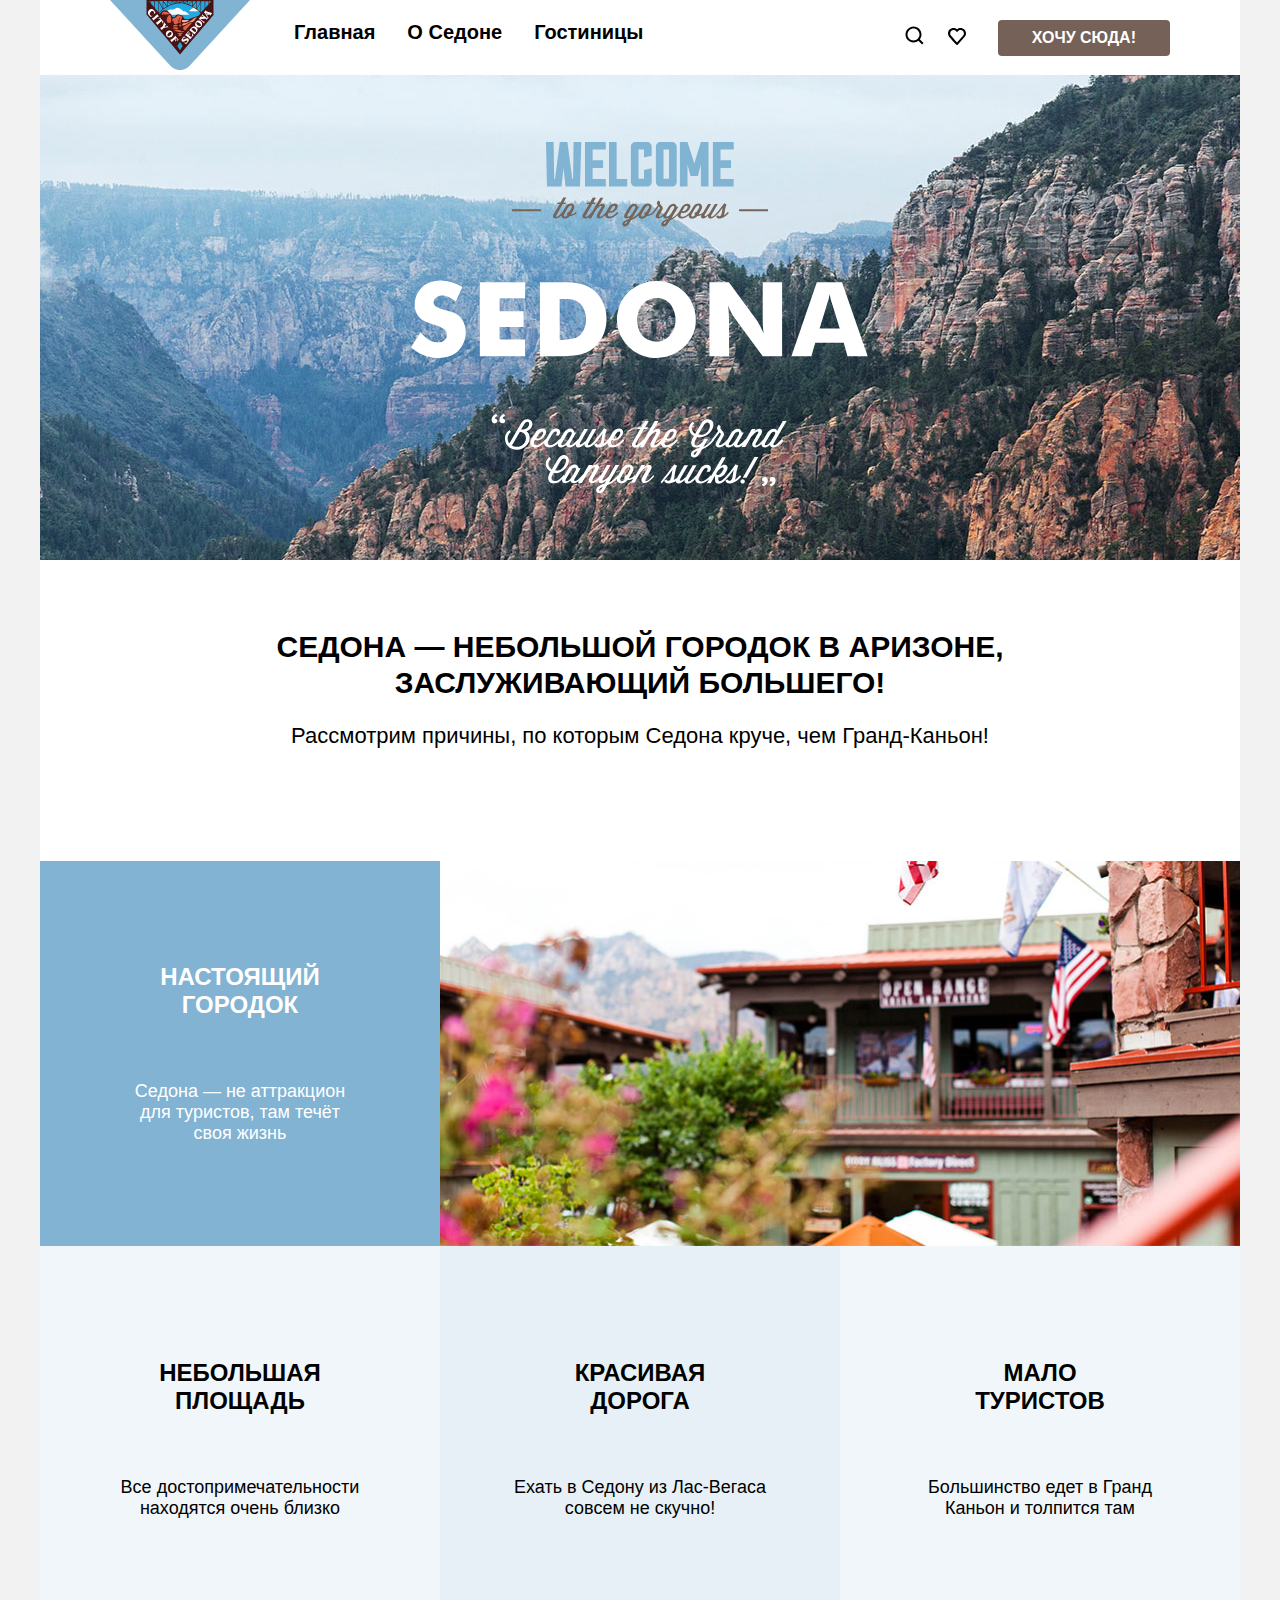
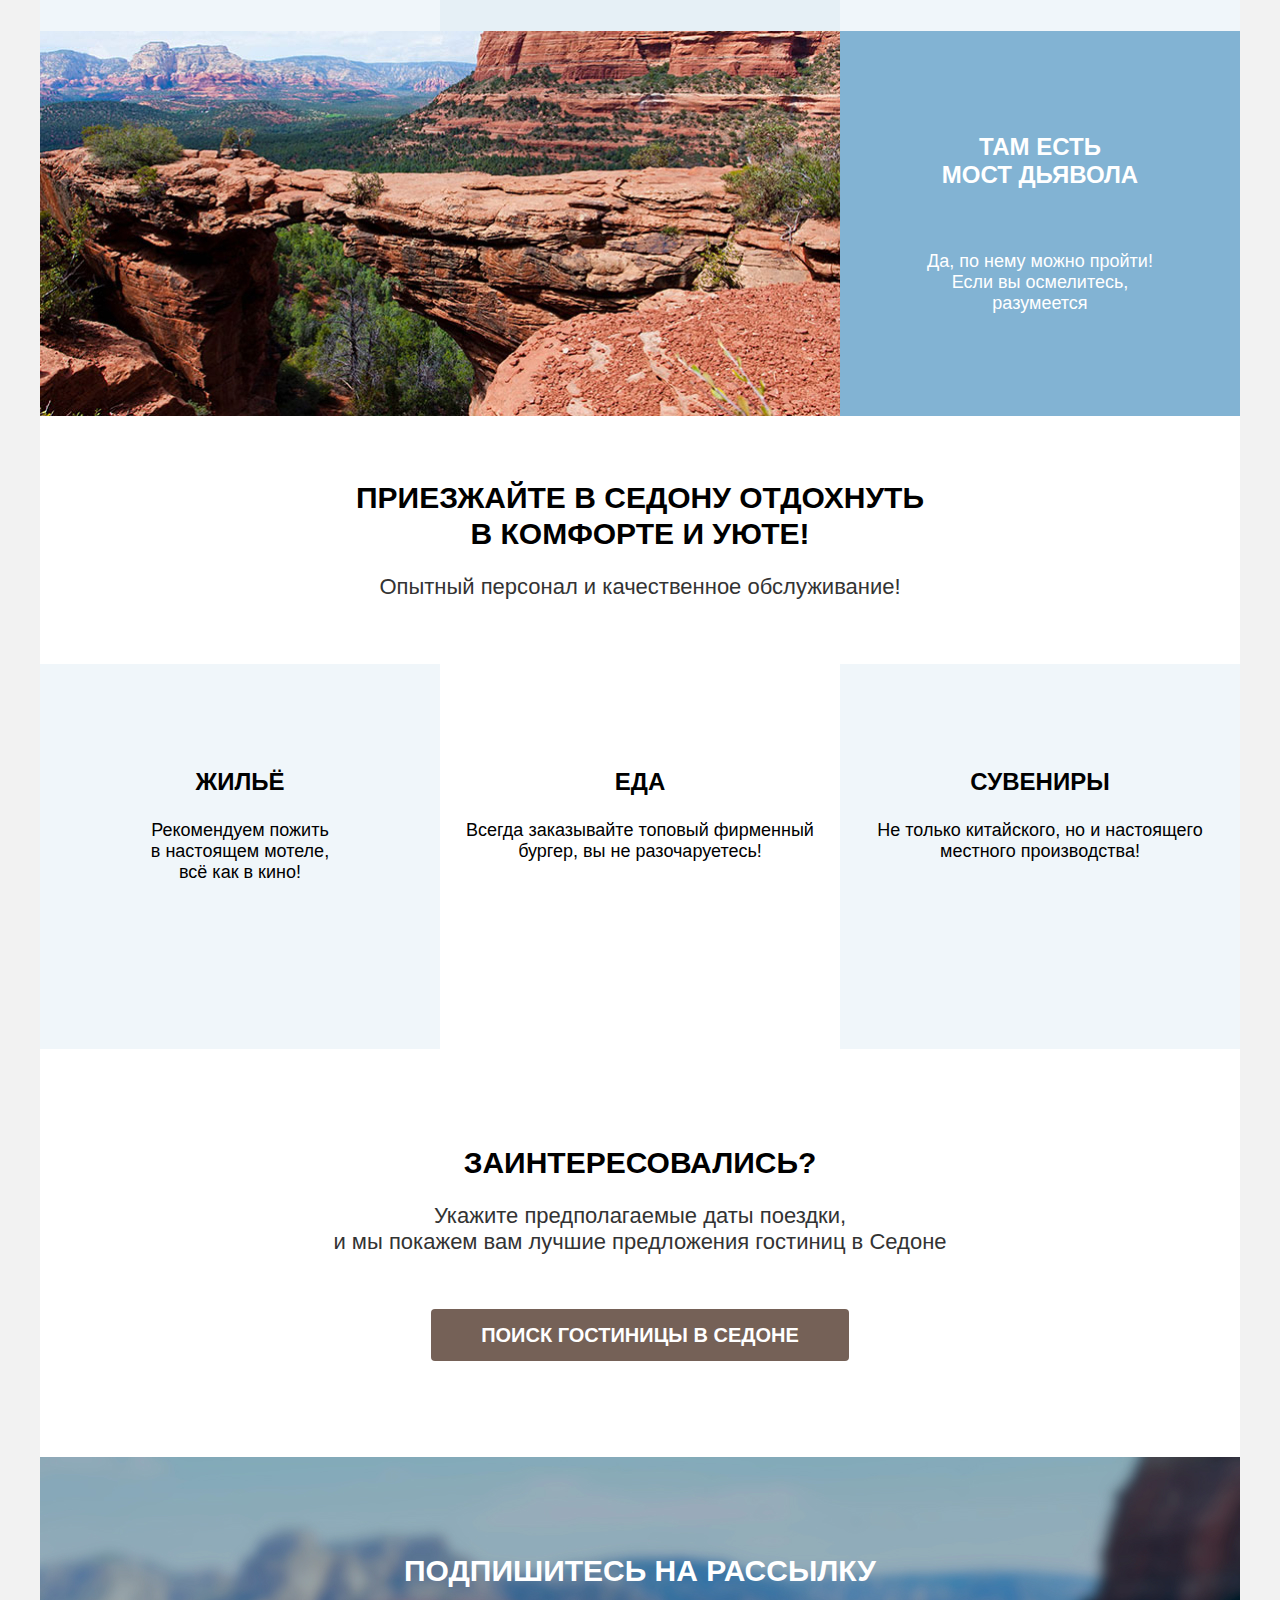
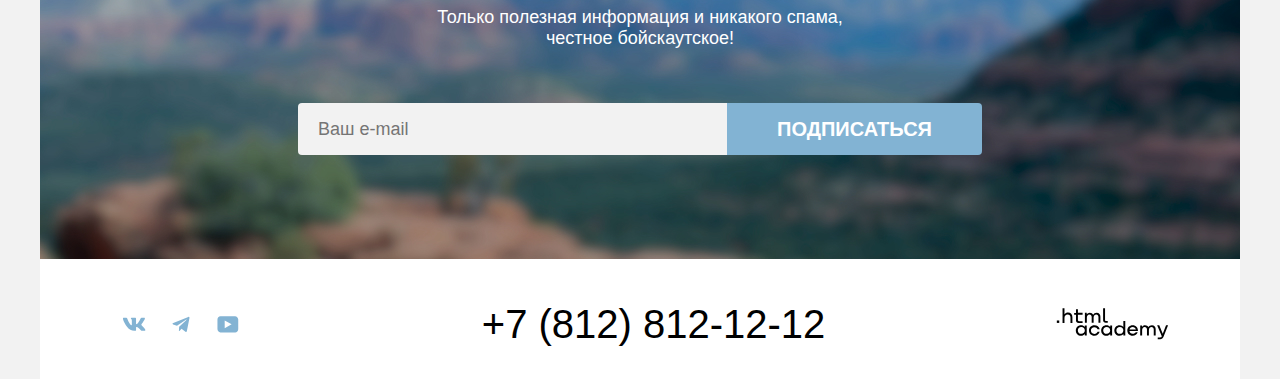
==== commit 9f556826: "Внес корректировки по главной странице и каталогу" ====
--- a/index.html
+++ b/index.html
@@ -9,7 +9,7 @@
     <div class="container">
     <header class="page-header">
       <nav class="navigation">
-        <a class="navigation-logo"><img class="page-header-logo" alt="Логотип городка Седона" src="images/logo.svg" width="140" height="70.05"></a>
+        <a class="navigation-logo"><img class="page-header-logo" alt="Логотип городка Седона" src="images/logo.svg" width="140" height="70"></a>
         <ul class="navigation-list">
         <li class="navigation-item">
             <a class="navigation-link navigation-link-current" href="index.html" >Главная</a>
@@ -49,9 +49,8 @@
       </nav>
     </header>
     <main class="main-index main-container">
-      <div class="page-container">
       <section class="hero">
-        <figure>
+        <figure class="hero-figure">
           <img class="welcome-picture" src="images/welcome.svg" width="458" height="352" alt="Надпись с приветствием">
           <figcaption class="visually-hidden"><p>Welcome to the gorgeous Sedona</p>
           </figcaption>
@@ -59,7 +58,7 @@
       </section>
       <div class="advantages-columns">
       <section class="advantages">
-            <h2 class="main-title">Седона — небольшой городок в Аризоне,<br>заслуживающий большего!</h2>
+            <h2 class="main-title main-advantages-title">Седона — небольшой городок в Аризоне,<br>заслуживающий большего!</h2>
             <p class="main-description">Рассмотрим причины, по которым Седона круче, чем Гранд-Каньон!</p>
             <ul class="advantages-list">
                 <li class="advantages-list-item advantages-wide">
@@ -77,7 +76,7 @@
                 </li>
                 <li class="advantages-list-item">
                   <div class="advantages-list-item-container">
-                  <h3 class="advantages-title">Красивая дорога</h3>
+                  <h3 class="advantages-title">Красивая<br> дорога</h3>
                  <p class="advantages-description">Ехать в Седону из Лас-Вегаса совсем не скучно!</p>
                   </div>
                 </li>
@@ -90,7 +89,7 @@
                 <li class="advantages-list-item advantages-wide">
                  <img class="devilbridge" src="images/devilbridge_photo.jpg" width="800" height="385" alt="Фото моста дьявола">
                  <div class="advantages-list-item-container-wide">
-                 <h3 class="advantages-title title-wide">Там есть мост дьявола</h3>
+                 <h3 class="advantages-title title-wide">Там есть<br> мост дьявола</h3>
                  <p class="advantages-description description-wide">Да, по нему можно пройти! Если вы осмелитесь, разумеется</p>
                  </div>
                 </li>
@@ -98,26 +97,20 @@
       </section>
       </div>
         <section class="services">
-        <h2 class="main-title services-title">Приезжайте в Седону отдохнуть <br> в комфорте и уюте!</h2>
+        <h2 class="main-title main-services-title">Приезжайте в Седону отдохнуть <br> в комфорте и уюте!</h2>
           <p class="description main-services-description">Опытный персонал и качественное обслуживание!</p>
             <ul class="services-list">
                 <li class="services-list-item">
-                  <div class="services-container">
                   <h3 class="services-title">Жильё</h3>
                     <p class="services-description">Рекомендуем пожить<br> в настоящем мотеле,<br> всё как в кино!</p>
-                  </div>
                 </li>
                 <li class="services-list-item">
-                  <div class="services-container">
                     <h3 class="services-title">Еда</h3>
                     <p class="services-description">Всегда заказывайте топовый фирменный бургер, вы не разочаруетесь!</p>
-                  </div>
                   </li>
                 <li class="services-list-item">
-                  <div class="services-container">
                     <h3 class="services-title">Сувениры</h3>
                     <p class="services-description">Не только китайского, но и настоящего местного производства!</p>
-                  </div>
                 </li>
             </ul>
         </section>
@@ -128,16 +121,14 @@
         </section>
         <section class="subscribe">
             <h2 class=" main-title subscribe-title">Подпишитесь на рассылку</h2>
-            <p class="description subscribe-description">Только полезная информация и никакого спама,<br> честное бойскаутское!</p>
+            <p class="subscribe-description">Только полезная информация и никакого спама,<br> честное бойскаутское!</p>
             <form class="subscribe-form" action="https://echo.htmlacademy.ru/" method="post">
                 <label class="visually-hidden" for="subscribe-email">Email</label>
                 <input class="subscribe-field" placeholder="Ваш e-mail" type="email" name="subscribe-email" id="subscribe-email" required>
                 <button class="button subscribe-button" type="submit">Подписаться</button>
         </section>
-      </div>
       </main>
         <footer class="page-footer">
-          <div class="page-footer-container">
             <ul class="footer-social-list">
               <li class="footer-social-item">
                 <a class="footer-social-button" href="https://vk.com/htmlacademy"><img class="footer-icon" src="images/vk.svg" width="24" height="14" alt="Иконка Вконтакте">
@@ -159,7 +150,6 @@
             <a class="footer-phone" href="tel:+78128121212">+7 (812) 812-12-12</a>
         </address>
             <a class="footer-logo" href="https://htmlacademy.ru/"> <img class="page-footer-logo" alt="Логотип .html academy" src="images/html_academy.svg" width="114.9" height="32.9"></a>
-          </div>
     </footer>
     </div>
   </body>
--- a/styles/styles.css
+++ b/styles/styles.css
@@ -2,7 +2,7 @@
   font-family: "PT Sans";
   font-styfa: normal;
   font-weight: 400;
-  src: url("../fonts/pt-sans-regular.woff2") format("woff2");
+  src: url("../fonts/ptsans-400.woff2") format("woff2");
   font-display: swap;
 }
 
@@ -10,25 +10,10 @@
   font-family: "PT Sans";
   font-style: normal;
   font-weight: 700;
-  src: url("../fonts/pt-sans-bold.woff2") format("woff2");
+  src: url("../fonts/ptsans-700.woff2") format("woff2");
   font-display: swap;
 }
 
-@font-face {
-  font-family: "PT Sans";
-  font-style: italic;
-  font-weight: 400;
-  src: url("../fonts/pt-sans-italic.woff2") format("woff2");
-  font-display: swap;
-}
-
-@font-face {
-  font-family: "PT Sans";
-  font-style: italic;
-  font-weight: 700;
-  src: url("../fonts/pt-sans-bold-italic.woff2") format("woff2");
-  font-display: swap;
-}
 
 html {
   height: 100%;
@@ -40,7 +25,7 @@
   font-size: 18px;
   line-height: 21px;
   color:black;
-  background-color: white;
+  background-color: #F2F2F2;
 }
 
 .container {
@@ -49,12 +34,14 @@
   flex-direction: column;
   width: 1200px;
   min-height: 100%;
-  box-shadow: 0 0 15px rgba(0, 0, 0, 0.2);
+  box-shadow: black;
+  background-color: white;
 }
 
 .page-header {
   color:black;
   background: white;
+  min-height: 64px;
 }
 
 .navigation-link {
@@ -92,17 +79,18 @@
   line-height: 28px;
   color: black;
   text-transform: uppercase;
-  margin: 0;
+  margin: 0 auto;
   margin-bottom: 62px;
+  max-width: 230px;
 }
 
 .title-wide {
   color: white;
 }
 
-
 .services {
   text-align: center;
+  margin-top: 64px
 }
 
 .services-title {
@@ -115,17 +103,23 @@
 }
 
 .subscribe {
-  padding: 96px 258px 104px 258px;
+  padding-top: 96px;
+  padding-bottom: 104px;
   color: white;
   background-color: black;
   background-repeat: no-repeat;
   text-align: center;
-  background-size: 100% auto;
+  background-size: cover;
   background-image: url(../images/subscribe_background.jpg);
+}
+
+.subscribe-title {
+  margin-bottom: 20px;
 }
 
 .subscribe-description {
   color: white;
+  margin-bottom: 54px;
 }
 
 .subscribe-form {
@@ -149,14 +143,15 @@
   font-weight: 400;
   font-size: 18px;
   line-height: 21px;
-  margin: 0;
+  margin: 0 auto;
+  max-width: 275px;
 }
 
 .services-description {
   font-weight: 400;
   font-size: 18px;
   line-height: 21px;
-  margin-bottom: 0;
+  margin: 0;
 }
 
 
@@ -164,9 +159,6 @@
   text-align: center;
   padding-top: 96px;
   padding-bottom: 96px;
-}
-
-.hotel-search-title {
 }
 
 .hotel-search-description {
@@ -208,17 +200,19 @@
   text-decoration: none;
   padding: 8px 50px;
   border: none;
+  display:inline-block
 }
 
 .search-button {
   font-size: 20px;
+  line-height: 36px;
 }
 
 .subscribe-button {
   background-color:#82B3D3;
   border-radius: 0 4px 4px 0;
   font-size: 20px;
-    line-height: 36px;
+  line-height: 36px;
 }
 
 .apply-button {
@@ -230,19 +224,17 @@
 }
 
 .main-title {
-  font-family: "PT-Sans", sans-serif;
+  font-family: "PT Sans", sans-serif;
   font-style: normal;
   font-weight: 700;
   font-size: 30px;
   line-height: 36px;
   text-transform: uppercase;
-  margin-top: 69px;
-  margin-bottom: 25px;
-}
-
-.services-title {
-  margin-top: 64px;
-  margin-bottom: 20px;
+  margin: 0 auto;
+}
+
+.main-advantages-title {
+  padding-top: 69px
 }
 
 .description {
@@ -254,7 +246,11 @@
 }
 
 .main-description {
-  margin-bottom: 90px;
+  font-family: "PT Sans", sans-serif;
+  font-style: normal;
+  font-weight: 400;
+  font-size: 22px;
+  line-height: 26px;
 }
 
 .main-services-description {
@@ -267,15 +263,12 @@
   font-weight: 400;
   font-size: 18px;
   line-height: 23px;
- /* color: white;*/
 }
 
 .inner-header-title {
-  font-family: "PT-Sans", sans-serif;
   font-weight: 700;
   font-size: 60px;
   line-height: 78px;
-  margin-bottom: 8px;
   margin: 0;
 }
 
@@ -284,35 +277,52 @@
   font-size: 20px;
   line-height: 24px;
   text-transform: capitalize;
+  margin-bottom: 32px;
 }
 
 .catalog-title {
-  font-family: "PT-Sans", sans-serif;
   font-weight: 700;
   font-size: 30px;
   line-height: 36px;
   text-transform: uppercase;
-  margin: auto;
-  margin-right: 200px;
-  width: 538px;
+  margin: 0;
+  margin-right:auto
+}
+
+.catalog-filter-list {
+  margin: 0;
+  padding: 0;
+}
+
+.catalog-filter-item {
+  margin-bottom: 16px;
+  list-style-type: none;
+  font-size: 18px;
+  line-height: 23px;
+
+}
+
+.catalog-filter-item:nth-child(3) {
+  margin-bottom:0;
 }
 
 .select-control {
-  width: 100%;
-  margin-right: 70px;
   font-family: "PT-Sans", sans-serif;
-  font-weight: 400px;
+  font-weight: 400;
   font-size: 18px;
   line-height: 21px;
-  padding: 14px 131px 14px 20px;
   border: 2px solid #E5E5E5;
+  height: 49px;
+  width: 292px;
+  border-radius: 4px;
+  padding-left: 20px;
 }
 
 .catalog-view {
   margin: 0;
   display: flex;
   justify-content: space-between;
-  width: 160px;
+  min-width: 160px;
   margin-left:70px;
   gap: 8px;
 }
@@ -339,7 +349,6 @@
   justify-self: end;
   align-self: center;
   margin: 0;
-
 }
 
 .hotel-rating {
@@ -348,8 +357,11 @@
   text-transform: uppercase;
   background-color: #F2F2F2;
   color: #333333;
-  padding: 8px 22px;
-  margin: 0;
+  margin: 0;
+  height: 37px;
+  display: flex;
+  justify-content: center;
+  align-items: center;
 }
 
 .pagination-link {
@@ -369,6 +381,10 @@
   align-items: center;
 }
 
+.pagination-item {
+  margin-right: 8px;
+}
+
 .pagination-current {
   color: black;
   background-color: #F2F2F2;
@@ -384,10 +400,17 @@
   color:#000000;
   display: block;
   border: 2px solid #E5E5E5;
+  width: 48px;
+  height: 48px;
+  display: flex;
+  justify-content: center;
+  align-items: center;
+  border-radius: 4px;
 }
 
 .reset-button {
   background-color: unset;
+  margin-top: 32px;
 }
 
 .hotel-card-link {
@@ -403,6 +426,7 @@
   text-transform: uppercase;
   border-radius: 4px;
   padding: 8px;
+  border: none;
 }
 
 .favorite-current {
@@ -422,7 +446,7 @@
 .navigation-list {
   margin: 0;
   padding: 0;
-  width: 507px;
+  width: 440px;
   display: flex;
   list-style: none;
   flex-wrap: wrap;
@@ -431,22 +455,18 @@
 .navigation-user {
   margin-left: auto;
   width: 315px;
-  display: flex;
   align-items: center;
-  margin: 0 auto;
   justify-content: flex-end;
-}
-
-
-.page-container {
-  width: 1200px;
-  margin: 0 auto;
 }
 
 .welcome-picture {
   display: block;
   margin: 0 auto;
   min-height: 485px;
+}
+
+.hero-figure {
+  margin: 0 auto;
 }
 
 .advantages-list {
@@ -456,6 +476,7 @@
   list-style: none;
   margin: 0;
   padding: 0;
+  margin-top: 90px;
 }
 
 .advantages-list-item {
@@ -477,6 +498,7 @@
   flex-wrap: wrap;
   width: 100%;
   background-color: #82B3D3;
+  justify-content: space-between;
 }
 
 .advantages-list-item-container-wide {
@@ -485,40 +507,45 @@
   height: 181px;
   color: #FFFFFF;
   flex-direction: column;
-  justify-content: flex-start;
-  margin: 102px 85px;
+  padding: 102px 85px;
 }
 
 .advantages-list-item-container {
   display:flex;
   flex-direction:column;
-  width: 230px;
-  height: 160px;
-  margin: 113px 85px;
-}
-
-.page-footer-container {
+}
+
+.page-footer {
   display: flex;
   margin: 0 auto;
   width: 1060px;
   justify-content: space-between;
-  margin-top: 40px;
-  margin-bottom: 30px;
+  align-items: center;
+  min-height: 120px;
+  padding-top: 40px;
+  padding-bottom: 30px;
+  box-sizing: border-box;
 }
 
 .footer-social-list {
   width: 142px;
-  margin-left: 0;
-  margin-right: 41.5px;
+  margin: 0;
   list-style: none;
   display: flex;
-  width: 142px;
+  padding: 0;
+}
+
+.footer-social-button {
+  display: flex;
+    justify-content: center;
+    align-items: center;
+    width: 47px;
+    height: 40px;
 }
 
 .footer-logo {
-  width: 115px;
-  margin-left: 41.5px;
-  margin-right: 0;
+  display: block;
+  height: 33px;
 }
 
 .navigation-logo {
@@ -529,25 +556,41 @@
 .catalog-filter {
   color: #FFFFFF;
   background-image: url(../images/filter_background.jpg);
-  background-size: 100% auto;
+  background-size: cover;
   background-repeat: no-repeat;
-  display: flex;
-  flex-direction: column;
-  padding: 35px 70px 70px 70px;
-}
-
-.inner-header {
-  width: 1060px;
-  margin-bottom: 40px;
-
+  padding-top: 35px;
+  padding-bottom: 70px;
+  min-height: 412px;
+  box-sizing: border-box;
+}
+
+.catalog-filter-form {
+  display: flex;
+  margin-top: 40px;
 }
 
 .catalog-filter-container {
   width: 1060px;
-}
-
-.navigation-item {
-
+  margin: 0 auto;
+}
+
+.catalog-filter-group {
+  min-width: 151px;
+  min-height: 157px;
+  margin: 0;
+  padding: 0;
+  border: none;
+  margin-right: 70px;
+}
+
+.catalog-filter-group:nth-child(2) {
+  margin-right: 140px
+}
+
+.price-filter {
+  display: flex;
+  flex-direction: column;
+  justify-content: flex-end;
 }
 
 .navigation-user .navigation-link {
@@ -560,11 +603,6 @@
 }
 
 .footer-social-item {
-  width: 47px;
-  height: 40px;
-  justify-content: center;
-  align-items: center;
-
 }
 
 .services-list {
@@ -575,35 +613,27 @@
   margin: 0;
   padding: 0;
   list-style: none;
-
 }
 
 .services-list-item {
   background-color: rgba(131, 179, 211, 0.12);
-
-
+  width: 400px;
+  min-height: 385px;
+  box-sizing: border-box;
+  padding: 80px 20px 40px;
 }
 
 .services-list-item:nth-child(2) {
   background-color: white;
 }
 
-.services-container {
-  display: flex;
-  width: 230px;
-  flex-direction: column;
-  justify-content: center;
-  margin: 81px 85px;
-  justify-content: space-between;
-}
-
 .sorting {
   display: flex;
-  justify-content: space-between;
   margin-bottom: 40px;
   margin-top: 50px;
   padding: 0 70px;
   align-items: center;
+  justify-content: flex-end;
 }
 
 .hotel-list {
@@ -615,7 +645,9 @@
   margin-bottom: 80px;
   list-style: none;
   width: 1060px;
-
+  margin-bottom: 40px;
+  padding-bottom: 40px;
+  border-bottom: 1px solid #E6E6E6;
 }
 
 .hotel-card {
@@ -637,19 +669,27 @@
 
 .pagination {
   display:flex;
-  flex-direction: row;
-  width: 400px;
-  justify-content: space-between;
   list-style: none;
+  width: 1060px;
+  padding: 0;
+  margin: 0 auto;
+  margin-bottom: 60px;
 }
 
 .catalog-subscribe {
   align-items: center;
-  padding: 96px 258px 104px;
+  padding-top: 96px;
+  padding-bottom: 104px;
   gap: 10px;
   text-align: center;
 }
 
+.catalog-subscribe-description {
+  margin-bottom: 54px;
+  font-size: 22px;
+  line-height: 26px;
+}
+
 .breadcrumbs {
   display: flex;
   margin: 0;
